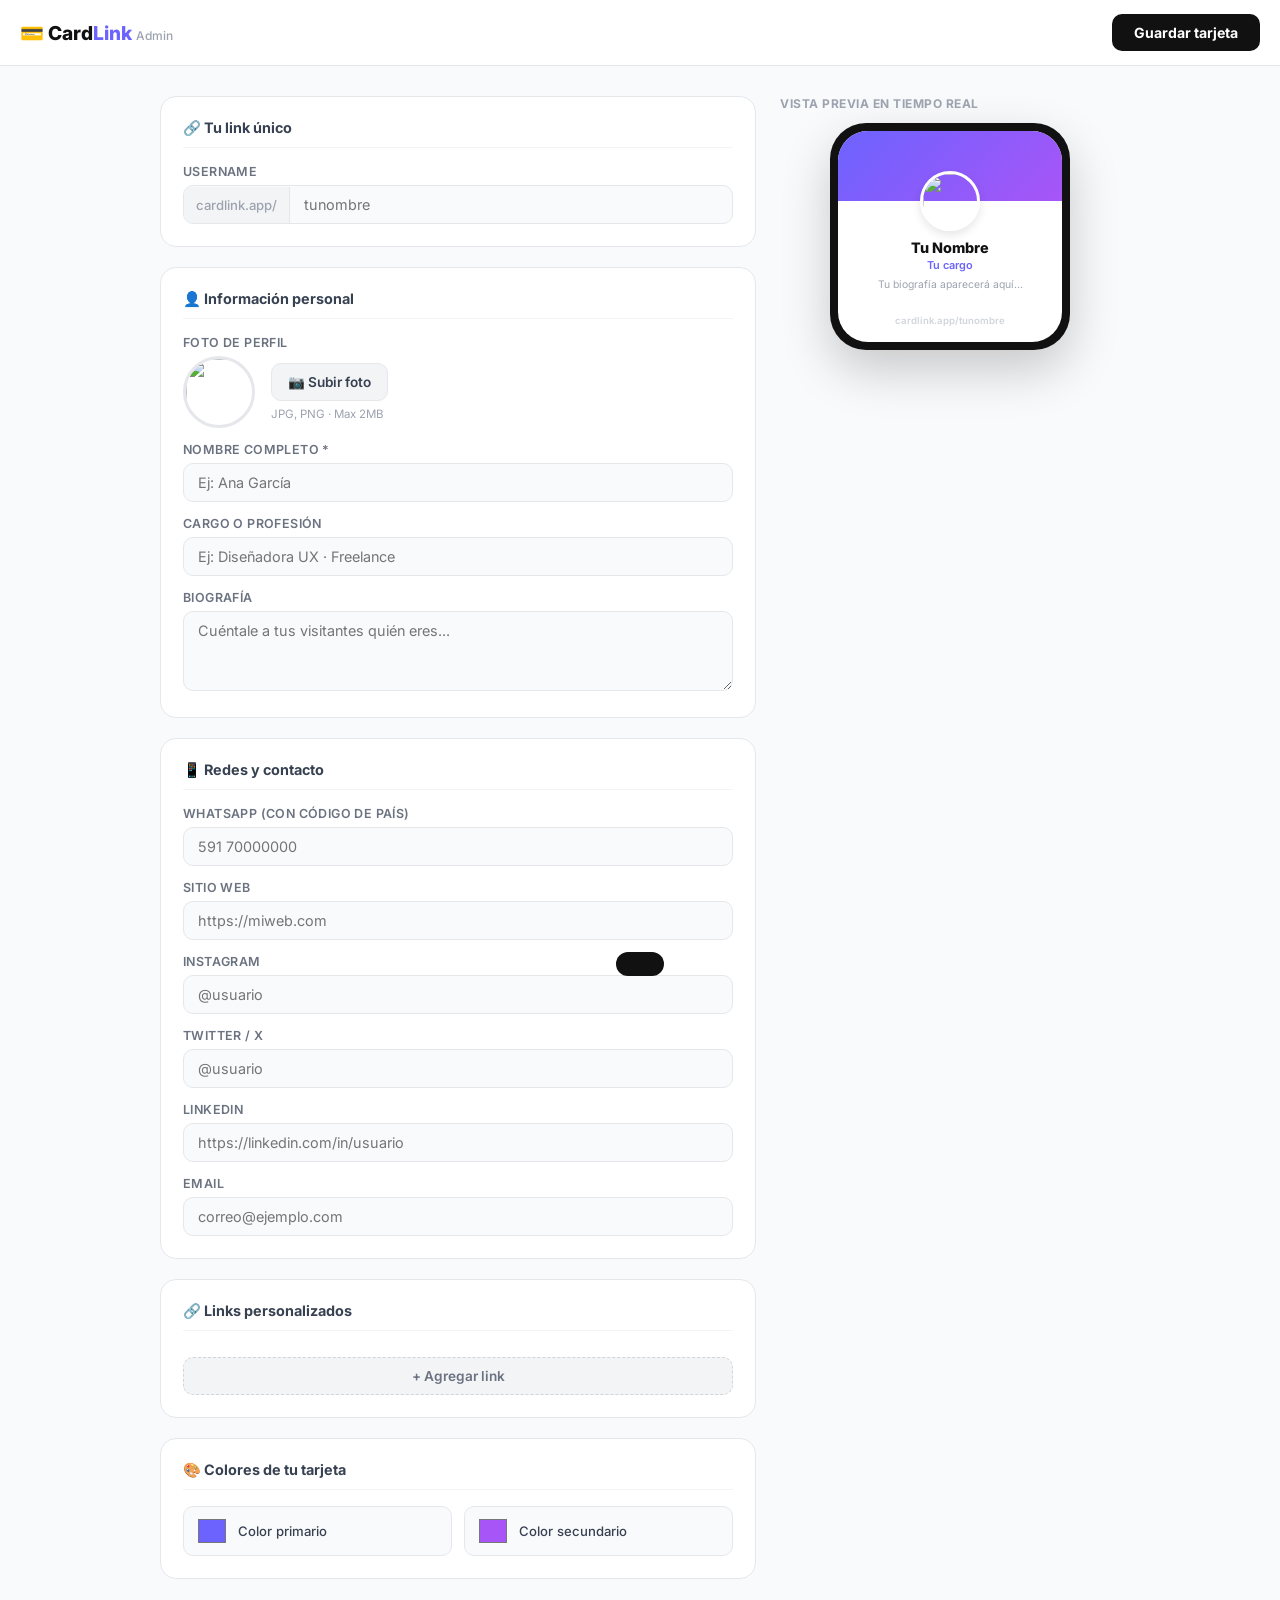
==== admin/index.html @ 1cb4f35f "primer commit" ====
<!DOCTYPE html>
<html lang="es">
<head>
  <meta charset="UTF-8"/>
  <meta name="viewport" content="width=device-width, initial-scale=1.0"/>
  <title>CardLink - Panel Admin</title>
  <link href="https://fonts.googleapis.com/css2?family=Inter:wght@400;500;600;700;800&display=swap" rel="stylesheet"/>
  <style>
    *, *::before, *::after { margin: 0; padding: 0; box-sizing: border-box; }

    body {
      font-family: 'Inter', sans-serif;
      background: #f9fafb;
      color: #111;
      min-height: 100vh;
    }

    header {
      background: #fff;
      border-bottom: 1px solid #e5e7eb;
      padding: 14px 20px;
      display: flex;
      justify-content: space-between;
      align-items: center;
      position: sticky;
      top: 0;
      z-index: 10;
    }

    .logo { font-size: 1.2rem; font-weight: 800; }
    .logo span { color: #6c63ff; }

    .save-btn {
      background: #111;
      color: #fff;
      border: none;
      padding: 10px 22px;
      border-radius: 10px;
      font-weight: 700;
      font-size: 0.88rem;
      cursor: pointer;
      font-family: 'Inter', sans-serif;
      transition: opacity 0.2s;
    }

    .save-btn:hover { opacity: 0.8; }
    .save-btn:disabled { opacity: 0.5; cursor: not-allowed; }

    .container {
      max-width: 1000px;
      margin: 0 auto;
      padding: 30px 20px;
      display: grid;
      grid-template-columns: 1fr 340px;
      gap: 24px;
    }

    @media (max-width: 768px) {
      .container { grid-template-columns: 1fr; }
      .preview-col { order: -1; }
    }

    /* FORM */
    .form-col { display: flex; flex-direction: column; gap: 20px; }

    .card-section {
      background: #fff;
      border: 1.5px solid #e5e7eb;
      border-radius: 16px;
      padding: 22px;
    }

    .card-section h3 {
      font-size: 0.9rem;
      font-weight: 700;
      color: #374151;
      margin-bottom: 16px;
      padding-bottom: 10px;
      border-bottom: 1px solid #f3f4f6;
    }

    .field { margin-bottom: 14px; }
    .field:last-child { margin-bottom: 0; }

    label {
      display: block;
      font-size: 0.78rem;
      font-weight: 600;
      color: #6b7280;
      margin-bottom: 6px;
      text-transform: uppercase;
      letter-spacing: 0.4px;
    }

    input[type="text"],
    input[type="tel"],
    input[type="url"],
    input[type="email"],
    textarea {
      width: 100%;
      padding: 10px 14px;
      border: 1.5px solid #e5e7eb;
      border-radius: 10px;
      font-size: 0.9rem;
      font-family: 'Inter', sans-serif;
      color: #111;
      background: #f9fafb;
      outline: none;
      transition: border-color 0.2s;
    }

    input:focus, textarea:focus {
      border-color: #6c63ff;
      background: #fff;
    }

    textarea { resize: vertical; min-height: 80px; }

    .color-row {
      display: grid;
      grid-template-columns: 1fr 1fr;
      gap: 12px;
    }

    .color-field {
      display: flex;
      align-items: center;
      gap: 10px;
      padding: 8px 12px;
      border: 1.5px solid #e5e7eb;
      border-radius: 10px;
      background: #f9fafb;
      cursor: pointer;
    }

    input[type="color"] {
      width: 32px;
      height: 32px;
      border: none;
      border-radius: 8px;
      cursor: pointer;
      padding: 0;
      background: none;
    }

    .color-label { font-size: 0.82rem; font-weight: 500; color: #374151; }

    /* LINKS */
    .links-list { display: flex; flex-direction: column; gap: 10px; }

    .link-item {
      display: flex;
      gap: 8px;
      align-items: center;
    }

    .link-item input { flex: 1; }

    .remove-link {
      width: 34px;
      height: 34px;
      min-width: 34px;
      background: #fee2e2;
      border: none;
      border-radius: 8px;
      color: #dc2626;
      font-size: 1rem;
      cursor: pointer;
      display: flex;
      align-items: center;
      justify-content: center;
    }

    .add-link-btn {
      margin-top: 10px;
      background: #f3f4f6;
      border: 1.5px dashed #d1d5db;
      border-radius: 10px;
      padding: 10px;
      width: 100%;
      font-size: 0.85rem;
      font-weight: 600;
      color: #6b7280;
      cursor: pointer;
      font-family: 'Inter', sans-serif;
      transition: background 0.2s;
    }

    .add-link-btn:hover { background: #e5e7eb; }

    /* AVATAR */
    .avatar-upload {
      display: flex;
      align-items: center;
      gap: 16px;
      flex-wrap: wrap;
    }

    .avatar-preview {
      width: 72px;
      height: 72px;
      border-radius: 50%;
      object-fit: cover;
      border: 3px solid #e5e7eb;
    }

    .upload-btn {
      background: #f3f4f6;
      border: 1.5px solid #e5e7eb;
      border-radius: 10px;
      padding: 10px 16px;
      font-size: 0.85rem;
      font-weight: 600;
      cursor: pointer;
      font-family: 'Inter', sans-serif;
      color: #374151;
      transition: background 0.2s;
    }

    .upload-btn:hover { background: #e5e7eb; }

    /* USERNAME */
    .username-wrap {
      display: flex;
      align-items: center;
      border: 1.5px solid #e5e7eb;
      border-radius: 10px;
      overflow: hidden;
      background: #f9fafb;
    }

    .username-prefix {
      padding: 10px 12px;
      background: #f3f4f6;
      font-size: 0.82rem;
      color: #9ca3af;
      font-weight: 500;
      white-space: nowrap;
      border-right: 1.5px solid #e5e7eb;
    }

    .username-wrap input {
      border: none;
      border-radius: 0;
      background: transparent;
      flex: 1;
    }

    .username-wrap input:focus { border: none; box-shadow: none; }

    /* TOAST */
    .toast {
      position: fixed;
      bottom: 24px;
      left: 50%;
      transform: translateX(-50%) translateY(100px);
      background: #111;
      color: #fff;
      padding: 12px 24px;
      border-radius: 12px;
      font-size: 0.88rem;
      font-weight: 600;
      transition: transform 0.3s;
      z-index: 999;
    }

    .toast.show { transform: translateX(-50%) translateY(0); }
    .toast.success { background: #16a34a; }
    .toast.error { background: #dc2626; }

    /* PREVIEW */
    .preview-col { position: sticky; top: 80px; height: fit-content; }

    .preview-label {
      font-size: 0.75rem;
      font-weight: 700;
      color: #9ca3af;
      text-transform: uppercase;
      letter-spacing: 0.5px;
      margin-bottom: 12px;
    }

    .phone-frame {
      width: 240px;
      background: #111;
      border-radius: 36px;
      padding: 8px;
      margin: 0 auto;
      box-shadow: 0 20px 50px rgba(0,0,0,0.2);
    }

    .phone-screen {
      background: #fff;
      border-radius: 30px;
      overflow: hidden;
    }

    .prev-cover {
      height: 70px;
      transition: background 0.3s;
    }

    .prev-body {
      padding: 0 14px 16px;
      text-align: center;
    }

    .prev-avatar {
      width: 60px;
      height: 60px;
      border-radius: 50%;
      border: 3px solid #fff;
      margin-top: -30px;
      margin-bottom: 8px;
      object-fit: cover;
      box-shadow: 0 4px 10px rgba(0,0,0,0.1);
    }

    .prev-name { font-size: 0.9rem; font-weight: 800; color: #111; margin-bottom: 2px; }
    .prev-role { font-size: 0.68rem; font-weight: 600; margin-bottom: 6px; }
    .prev-bio { font-size: 0.65rem; color: #9ca3af; line-height: 1.4; margin-bottom: 12px; }

    .prev-links { display: flex; flex-direction: column; gap: 6px; }

    .prev-link {
      padding: 8px;
      border-radius: 8px;
      font-size: 0.7rem;
      font-weight: 700;
      color: #fff;
      text-align: center;
    }

    .prev-link.wa { background: #25d366; }
    .prev-link.web { background: #6c63ff; }
    .prev-link.ig { background: linear-gradient(135deg, #f09433, #dc2743); }
    .prev-link.em { background: #374151; }

    .prev-url {
      margin-top: 10px;
      font-size: 0.6rem;
      color: #d1d5db;
      text-align: center;
      font-weight: 600;
    }

    .url-box {
      margin-top: 14px;
      background: #f3f4f6;
      border-radius: 12px;
      padding: 12px 14px;
      font-size: 0.78rem;
      color: #6b7280;
      word-break: break-all;
      text-align: center;
    }

    .url-box strong { display: block; color: #111; font-size: 0.82rem; margin-bottom: 4px; }
  </style>
</head>
<body>

<header>
  <div class="logo">💳 Card<span>Link</span> <span style="font-size:0.75rem; color:#9ca3af; font-weight:500">Admin</span></div>
  <button class="save-btn" id="saveBtn">Guardar tarjeta</button>
</header>

<div class="container">

  <!-- FORMULARIO -->
  <div class="form-col">

    <!-- USERNAME -->
    <div class="card-section">
      <h3>🔗 Tu link único</h3>
      <div class="field">
        <label>Username</label>
        <div class="username-wrap">
          <span class="username-prefix">cardlink.app/</span>
          <input type="text" id="username" placeholder="tunombre" maxlength="30"/>
        </div>
      </div>
    </div>

    <!-- PERFIL -->
    <div class="card-section">
      <h3>👤 Información personal</h3>

      <div class="field">
        <label>Foto de perfil</label>
        <div class="avatar-upload">
          <img id="avatarPreview" src="https://ui-avatars.com/api/?name=Tu+Nombre&background=6c63ff&color=fff&size=120" class="avatar-preview"/>
          <div>
            <button class="upload-btn" onclick="document.getElementById('avatarFile').click()">📷 Subir foto</button>
            <input type="file" id="avatarFile" accept="image/*" style="display:none"/>
            <p style="font-size:0.72rem; color:#9ca3af; margin-top:6px;">JPG, PNG · Max 2MB</p>
          </div>
        </div>
      </div>

      <div class="field">
        <label>Nombre completo *</label>
        <input type="text" id="name" placeholder="Ej: Ana García"/>
      </div>

      <div class="field">
        <label>Cargo o profesión</label>
        <input type="text" id="role" placeholder="Ej: Diseñadora UX · Freelance"/>
      </div>

      <div class="field">
        <label>Biografía</label>
        <textarea id="bio" placeholder="Cuéntale a tus visitantes quién eres..."></textarea>
      </div>
    </div>

    <!-- CONTACTO -->
    <div class="card-section">
      <h3>📱 Redes y contacto</h3>

      <div class="field">
        <label>WhatsApp (con código de país)</label>
        <input type="tel" id="whatsapp" placeholder="591 70000000"/>
      </div>

      <div class="field">
        <label>Sitio web</label>
        <input type="url" id="website" placeholder="https://miweb.com"/>
      </div>

      <div class="field">
        <label>Instagram</label>
        <input type="text" id="instagram" placeholder="@usuario"/>
      </div>

      <div class="field">
        <label>Twitter / X</label>
        <input type="text" id="twitter" placeholder="@usuario"/>
      </div>

      <div class="field">
        <label>LinkedIn</label>
        <input type="url" id="linkedin" placeholder="https://linkedin.com/in/usuario"/>
      </div>

      <div class="field">
        <label>Email</label>
        <input type="email" id="email" placeholder="correo@ejemplo.com"/>
      </div>
    </div>

    <!-- LINKS PERSONALIZADOS -->
    <div class="card-section">
      <h3>🔗 Links personalizados</h3>
      <div class="links-list" id="linksList"></div>
      <button class="add-link-btn" id="addLinkBtn">+ Agregar link</button>
    </div>

    <!-- COLORES -->
    <div class="card-section">
      <h3>🎨 Colores de tu tarjeta</h3>
      <div class="color-row">
        <div class="color-field">
          <input type="color" id="primaryColor" value="#6c63ff"/>
          <span class="color-label">Color primario</span>
        </div>
        <div class="color-field">
          <input type="color" id="secondaryColor" value="#a855f7"/>
          <span class="color-label">Color secundario</span>
        </div>
      </div>
    </div>

  </div>

  <!-- PREVIEW -->
  <div class="preview-col">
    <div class="preview-label">Vista previa en tiempo real</div>
    <div class="phone-frame">
      <div class="phone-screen">
        <div class="prev-cover" id="prevCover"></div>
        <div class="prev-body">
          <img id="prevAvatar" src="https://ui-avatars.com/api/?name=Tu+Nombre&background=6c63ff&color=fff&size=120" class="prev-avatar"/>
          <div class="prev-name" id="prevName">Tu Nombre</div>
          <div class="prev-role" id="prevRole" style="color:#6c63ff">Tu cargo</div>
          <div class="prev-bio" id="prevBio">Tu biografía aparecerá aquí...</div>
          <div class="prev-links">
            <div class="prev-link wa" id="prevWa" style="display:none">💬 WhatsApp</div>
            <div class="prev-link web" id="prevWeb" style="display:none">🌐 Sitio web</div>
            <div class="prev-link ig" id="prevIg" style="display:none">📸 Instagram</div>
            <div class="prev-link em" id="prevEm" style="display:none">📧 Email</div>
          </div>
          <div class="prev-url" id="prevUrl">cardlink.app/tunombre</div>
        </div>
      </div>
    </div>
    <div class="url-box" id="urlBox" style="display:none">
      <strong>🎉 Tu link público</strong>
      <span id="publicUrl"></span>
    </div>
  </div>

</div>

<div class="toast" id="toast"></div>

<script>
  const SUPABASE_URL = 'https://lycezxiivraellfvbcch.supabase.co';
  const SUPABASE_KEY = 'sb_publishable_93XsNvW9wr4tUH2hzdVZFw_SjApm6iV';

  // Preview en tiempo real
  document.getElementById('name').addEventListener('input', e => {
    document.getElementById('prevName').textContent = e.target.value || 'Tu Nombre';
  });

  document.getElementById('role').addEventListener('input', e => {
    document.getElementById('prevRole').textContent = e.target.value || 'Tu cargo';
  });

  document.getElementById('bio').addEventListener('input', e => {
    document.getElementById('prevBio').textContent = e.target.value || 'Tu biografía aparecerá aquí...';
  });

  document.getElementById('whatsapp').addEventListener('input', e => {
    document.getElementById('prevWa').style.display = e.target.value ? 'block' : 'none';
  });

  document.getElementById('website').addEventListener('input', e => {
    document.getElementById('prevWeb').style.display = e.target.value ? 'block' : 'none';
  });

  document.getElementById('instagram').addEventListener('input', e => {
    document.getElementById('prevIg').style.display = e.target.value ? 'block' : 'none';
  });

  document.getElementById('email').addEventListener('input', e => {
    document.getElementById('prevEm').style.display = e.target.value ? 'block' : 'none';
  });

  document.getElementById('username').addEventListener('input', e => {
    const val = e.target.value || 'tunombre';
    document.getElementById('prevUrl').textContent = 'cardlink.app/' + val;
  });

  // Colores
  function updateColors() {
    const p = document.getElementById('primaryColor').value;
    const s = document.getElementById('secondaryColor').value;
    document.getElementById('prevCover').style.background = `linear-gradient(135deg, ${p}, ${s})`;
    document.getElementById('prevRole').style.color = p;
  }

  document.getElementById('primaryColor').addEventListener('input', updateColors);
  document.getElementById('secondaryColor').addEventListener('input', updateColors);
  updateColors();

  // Avatar preview
  document.getElementById('avatarFile').addEventListener('change', e => {
    const file = e.target.files[0];
    if (!file) return;
    const reader = new FileReader();
    reader.onload = ev => {
      document.getElementById('avatarPreview').src = ev.target.result;
      document.getElementById('prevAvatar').src = ev.target.result;
    };
    reader.readAsDataURL(file);
  });

  // Links personalizados
  let customLinks = [];

  document.getElementById('addLinkBtn').addEventListener('click', () => {
    const id = Date.now();
    customLinks.push({ id, label: '', url: '' });
    renderLinks();
  });

  function renderLinks() {
    const list = document.getElementById('linksList');
    list.innerHTML = customLinks.map(link => `
      <div class="link-item">
        <input type="text" placeholder="Nombre del link" value="${link.label}"
          oninput="updateLink(${link.id}, 'label', this.value)"/>
        <input type="url" placeholder="https://..." value="${link.url}"
          oninput="updateLink(${link.id}, 'url', this.value)"/>
        <button class="remove-link" onclick="removeLink(${link.id})">✕</button>
      </div>
    `).join('');
  }

  function updateLink(id, field, value) {
    const link = customLinks.find(l => l.id === id);
    if (link) link[field] = value;
  }

  function removeLink(id) {
    customLinks = customLinks.filter(l => l.id !== id);
    renderLinks();
  }

  // Toast
  function showToast(msg, type = '') {
    const t = document.getElementById('toast');
    t.textContent = msg;
    t.className = `toast ${type} show`;
    setTimeout(() => t.className = 'toast', 3000);
  }

  // Guardar
  document.getElementById('saveBtn').addEventListener('click', async () => {
    const username = document.getElementById('username').value.trim().toLowerCase();
    const name = document.getElementById('name').value.trim();

    if (!username) return showToast('⚠️ Escribe tu username', 'error');
    if (!name) return showToast('⚠️ Escribe tu nombre', 'error');
    if (!/^[a-z0-9_-]+$/.test(username)) return showToast('⚠️ Username solo letras, números y guiones', 'error');

    const btn = document.getElementById('saveBtn');
    btn.disabled = true;
    btn.textContent = 'Guardando...';

    const data = {
      username,
      name,
      role: document.getElementById('role').value.trim(),
      bio: document.getElementById('bio').value.trim(),
      whatsapp: document.getElementById('whatsapp').value.trim(),
      website: document.getElementById('website').value.trim(),
      instagram: document.getElementById('instagram').value.trim(),
      twitter: document.getElementById('twitter').value.trim(),
      linkedin: document.getElementById('linkedin').value.trim(),
      email: document.getElementById('email').value.trim(),
      custom_links: customLinks,
      primary_color: document.getElementById('primaryColor').value,
      secondary_color: document.getElementById('secondaryColor').value,
      avatar_url: document.getElementById('avatarPreview').src,
    };

    try {
      const res = await fetch(`${SUPABASE_URL}/rest/v1/cards`, {
        method: 'POST',
        headers: {
          'Content-Type': 'application/json',
          'apikey': SUPABASE_KEY,
          'Authorization': `Bearer ${SUPABASE_KEY}`,
          'Prefer': 'resolution=merge-duplicates'
        },
        body: JSON.stringify(data)
      });

      if (!res.ok) throw new Error('Error al guardar');

      const url = `${window.location.origin}/card/${username}`;
      document.getElementById('urlBox').style.display = 'block';
      document.getElementById('publicUrl').textContent = url;
      showToast('✅ Tarjeta guardada exitosamente', 'success');

    } catch (err) {
      showToast('❌ Error: ' + err.message, 'error');
    }

    btn.disabled = false;
    btn.textContent = 'Guardar tarjeta';
  });
</script>

</body>
</html>
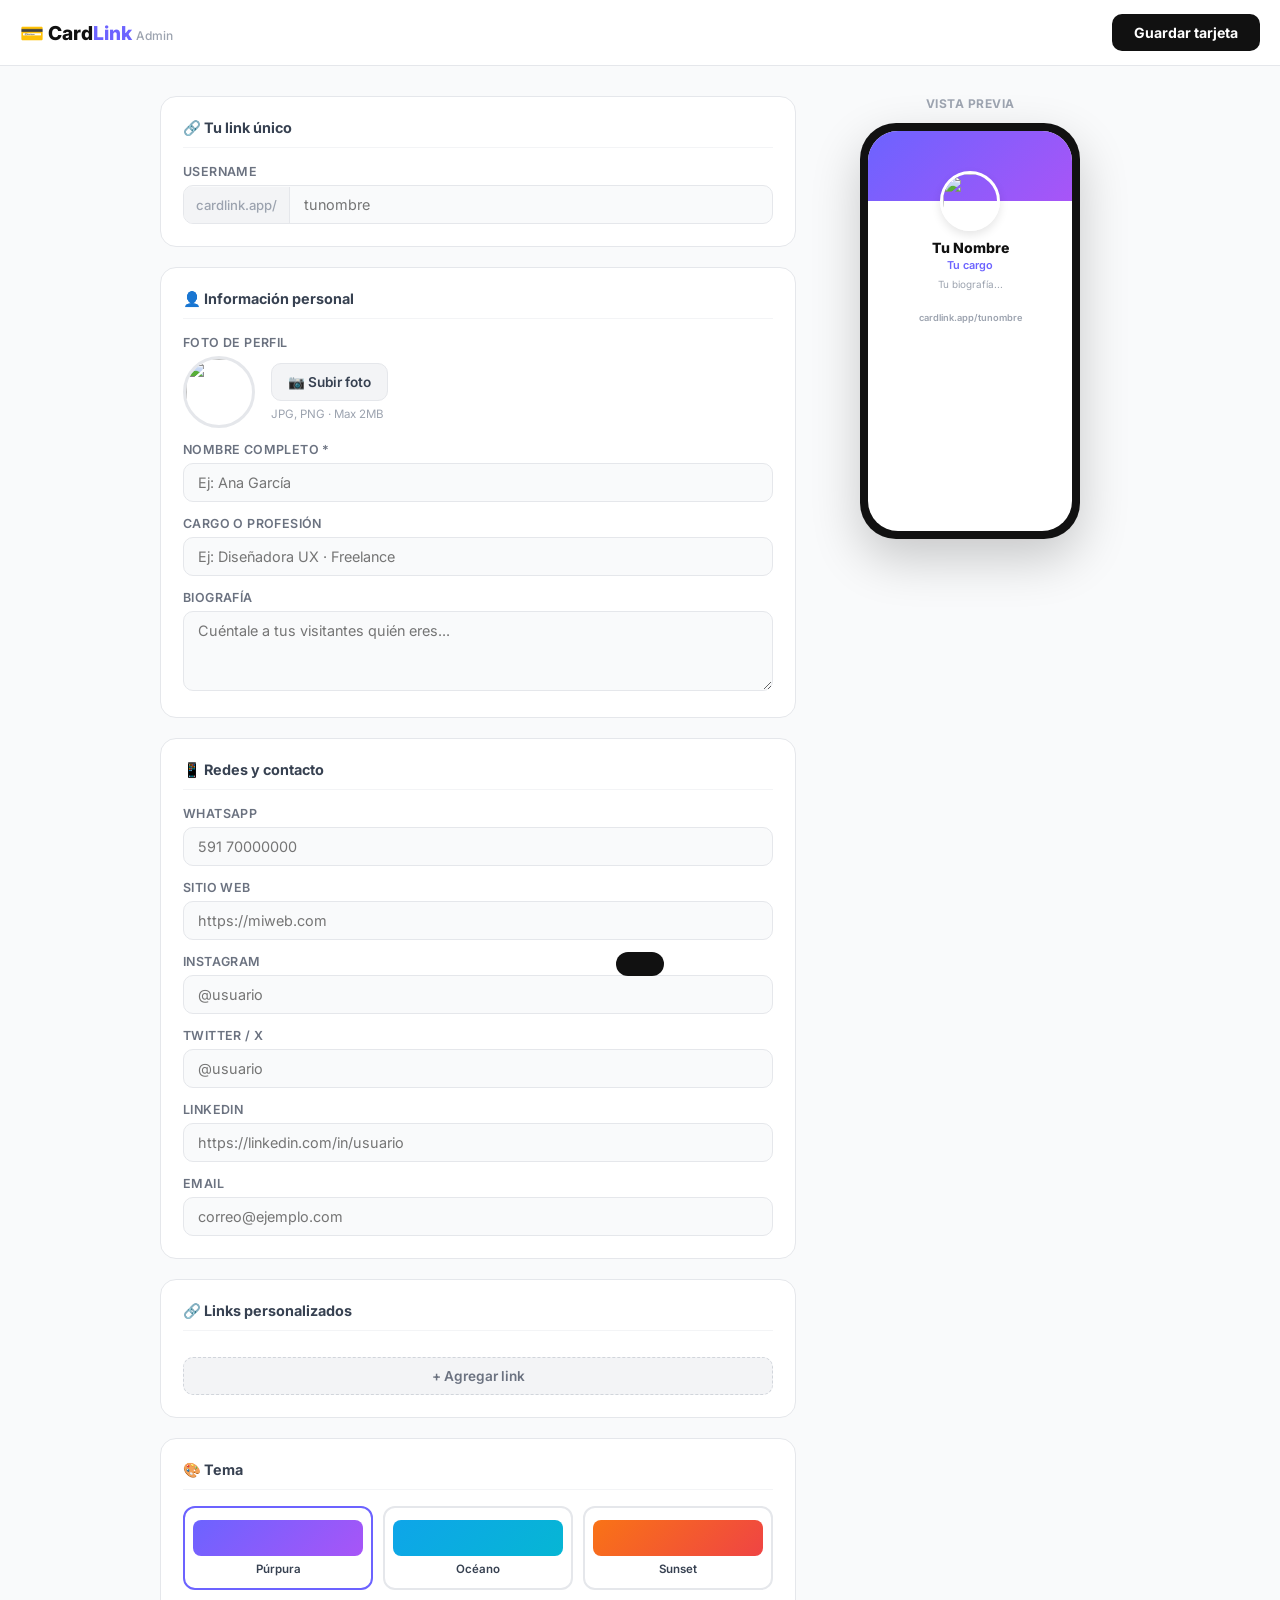
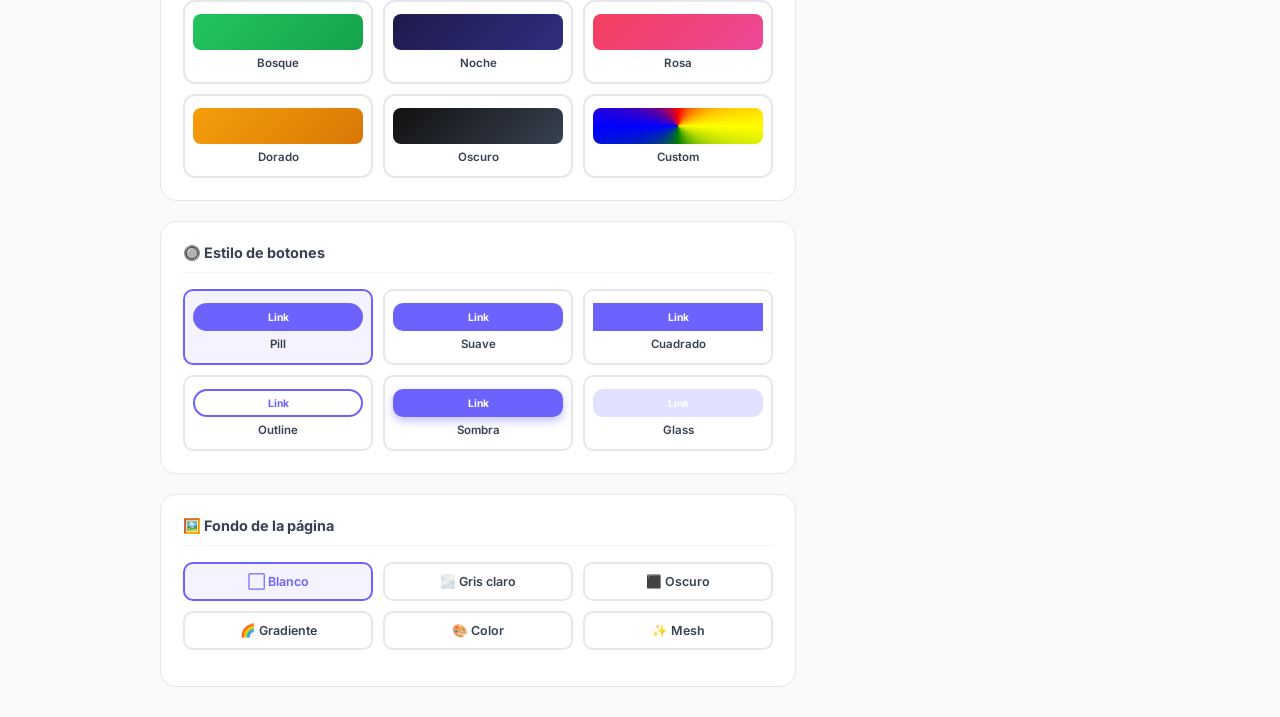
==== commit 092c1b05: "cambios admin" ====
--- a/admin/index.html
+++ b/admin/index.html
@@ -51,7 +51,7 @@
       margin: 0 auto;
       padding: 30px 20px;
       display: grid;
-      grid-template-columns: 1fr 340px;
+      grid-template-columns: 1fr 300px;
       gap: 24px;
     }
 
@@ -60,7 +60,6 @@
       .preview-col { order: -1; }
     }
 
-    /* FORM */
     .form-col { display: flex; flex-direction: column; gap: 20px; }
 
     .card-section {
@@ -116,6 +115,96 @@
 
     textarea { resize: vertical; min-height: 80px; }
 
+    /* THEMES */
+    .themes-grid {
+      display: grid;
+      grid-template-columns: repeat(3, 1fr);
+      gap: 10px;
+    }
+
+    .theme-card {
+      border: 2px solid #e5e7eb;
+      border-radius: 12px;
+      padding: 12px 8px;
+      text-align: center;
+      cursor: pointer;
+      transition: border-color 0.2s, transform 0.2s;
+    }
+
+    .theme-card:hover { transform: translateY(-2px); }
+    .theme-card.active { border-color: #6c63ff; }
+
+    .theme-preview {
+      height: 36px;
+      border-radius: 8px;
+      margin-bottom: 6px;
+    }
+
+    .theme-name {
+      font-size: 0.72rem;
+      font-weight: 600;
+      color: #374151;
+    }
+
+    /* BUTTON STYLES */
+    .btn-styles {
+      display: grid;
+      grid-template-columns: repeat(3, 1fr);
+      gap: 10px;
+    }
+
+    .btn-style-opt {
+      border: 2px solid #e5e7eb;
+      border-radius: 10px;
+      padding: 12px 8px;
+      text-align: center;
+      cursor: pointer;
+      transition: border-color 0.2s;
+    }
+
+    .btn-style-opt.active { border-color: #6c63ff; background: #f5f3ff; }
+
+    .btn-preview {
+      height: 28px;
+      background: #6c63ff;
+      margin-bottom: 6px;
+      display: flex;
+      align-items: center;
+      justify-content: center;
+      font-size: 0.65rem;
+      color: #fff;
+      font-weight: 700;
+    }
+
+    .btn-style-name {
+      font-size: 0.72rem;
+      font-weight: 600;
+      color: #374151;
+    }
+
+    /* BG TYPE */
+    .bg-options {
+      display: grid;
+      grid-template-columns: repeat(3, 1fr);
+      gap: 10px;
+      margin-bottom: 14px;
+    }
+
+    .bg-opt {
+      border: 2px solid #e5e7eb;
+      border-radius: 10px;
+      padding: 10px;
+      text-align: center;
+      cursor: pointer;
+      font-size: 0.78rem;
+      font-weight: 600;
+      color: #374151;
+      transition: border-color 0.2s;
+    }
+
+    .bg-opt.active { border-color: #6c63ff; background: #f5f3ff; color: #6c63ff; }
+
+    /* COLORS */
     .color-row {
       display: grid;
       grid-template-columns: 1fr 1fr;
@@ -148,12 +237,7 @@
     /* LINKS */
     .links-list { display: flex; flex-direction: column; gap: 10px; }
 
-    .link-item {
-      display: flex;
-      gap: 8px;
-      align-items: center;
-    }
-
+    .link-item { display: flex; gap: 8px; align-items: center; }
     .link-item input { flex: 1; }
 
     .remove-link {
@@ -166,9 +250,6 @@
       color: #dc2626;
       font-size: 1rem;
       cursor: pointer;
-      display: flex;
-      align-items: center;
-      justify-content: center;
     }
 
     .add-link-btn {
@@ -183,18 +264,10 @@
       color: #6b7280;
       cursor: pointer;
       font-family: 'Inter', sans-serif;
-      transition: background 0.2s;
-    }
-
-    .add-link-btn:hover { background: #e5e7eb; }
+    }
 
     /* AVATAR */
-    .avatar-upload {
-      display: flex;
-      align-items: center;
-      gap: 16px;
-      flex-wrap: wrap;
-    }
+    .avatar-upload { display: flex; align-items: center; gap: 16px; flex-wrap: wrap; }
 
     .avatar-preview {
       width: 72px;
@@ -214,10 +287,7 @@
       cursor: pointer;
       font-family: 'Inter', sans-serif;
       color: #374151;
-      transition: background 0.2s;
-    }
-
-    .upload-btn:hover { background: #e5e7eb; }
+    }
 
     /* USERNAME */
     .username-wrap {
@@ -245,8 +315,6 @@
       background: transparent;
       flex: 1;
     }
-
-    .username-wrap input:focus { border: none; box-shadow: none; }
 
     /* TOAST */
     .toast {
@@ -262,6 +330,7 @@
       font-weight: 600;
       transition: transform 0.3s;
       z-index: 999;
+      white-space: nowrap;
     }
 
     .toast.show { transform: translateX(-50%) translateY(0); }
@@ -278,10 +347,11 @@
       text-transform: uppercase;
       letter-spacing: 0.5px;
       margin-bottom: 12px;
+      text-align: center;
     }
 
     .phone-frame {
-      width: 240px;
+      width: 220px;
       background: #111;
       border-radius: 36px;
       padding: 8px;
@@ -290,20 +360,14 @@
     }
 
     .phone-screen {
-      background: #fff;
       border-radius: 30px;
       overflow: hidden;
-    }
-
-    .prev-cover {
-      height: 70px;
-      transition: background 0.3s;
-    }
-
-    .prev-body {
-      padding: 0 14px 16px;
-      text-align: center;
-    }
+      min-height: 400px;
+    }
+
+    .prev-cover { height: 70px; transition: background 0.3s; }
+
+    .prev-body { padding: 0 12px 16px; text-align: center; }
 
     .prev-avatar {
       width: 60px;
@@ -316,31 +380,29 @@
       box-shadow: 0 4px 10px rgba(0,0,0,0.1);
     }
 
-    .prev-name { font-size: 0.9rem; font-weight: 800; color: #111; margin-bottom: 2px; }
+    .prev-name { font-size: 0.88rem; font-weight: 800; color: #111; margin-bottom: 2px; }
     .prev-role { font-size: 0.68rem; font-weight: 600; margin-bottom: 6px; }
-    .prev-bio { font-size: 0.65rem; color: #9ca3af; line-height: 1.4; margin-bottom: 12px; }
+    .prev-bio { font-size: 0.62rem; color: #9ca3af; line-height: 1.4; margin-bottom: 10px; }
 
     .prev-links { display: flex; flex-direction: column; gap: 6px; }
 
     .prev-link {
       padding: 8px;
-      border-radius: 8px;
-      font-size: 0.7rem;
+      font-size: 0.68rem;
       font-weight: 700;
       color: #fff;
       text-align: center;
+      transition: all 0.3s;
     }
 
     .prev-link.wa { background: #25d366; }
-    .prev-link.web { background: #6c63ff; }
     .prev-link.ig { background: linear-gradient(135deg, #f09433, #dc2743); }
     .prev-link.em { background: #374151; }
 
     .prev-url {
       margin-top: 10px;
-      font-size: 0.6rem;
-      color: #d1d5db;
-      text-align: center;
+      font-size: 0.58rem;
+      color: #9ca3af;
       font-weight: 600;
     }
 
@@ -348,14 +410,14 @@
       margin-top: 14px;
       background: #f3f4f6;
       border-radius: 12px;
-      padding: 12px 14px;
-      font-size: 0.78rem;
+      padding: 12px;
+      font-size: 0.75rem;
       color: #6b7280;
       word-break: break-all;
       text-align: center;
     }
 
-    .url-box strong { display: block; color: #111; font-size: 0.82rem; margin-bottom: 4px; }
+    .url-box strong { display: block; color: #111; font-size: 0.8rem; margin-bottom: 4px; }
   </style>
 </head>
 <body>
@@ -366,8 +428,6 @@
 </header>
 
 <div class="container">
-
-  <!-- FORMULARIO -->
   <div class="form-col">
 
     <!-- USERNAME -->
@@ -385,7 +445,6 @@
     <!-- PERFIL -->
     <div class="card-section">
       <h3>👤 Información personal</h3>
-
       <div class="field">
         <label>Foto de perfil</label>
         <div class="avatar-upload">
@@ -397,17 +456,14 @@
           </div>
         </div>
       </div>
-
       <div class="field">
         <label>Nombre completo *</label>
         <input type="text" id="name" placeholder="Ej: Ana García"/>
       </div>
-
       <div class="field">
         <label>Cargo o profesión</label>
         <input type="text" id="role" placeholder="Ej: Diseñadora UX · Freelance"/>
       </div>
-
       <div class="field">
         <label>Biografía</label>
         <textarea id="bio" placeholder="Cuéntale a tus visitantes quién eres..."></textarea>
@@ -417,32 +473,26 @@
     <!-- CONTACTO -->
     <div class="card-section">
       <h3>📱 Redes y contacto</h3>
-
-      <div class="field">
-        <label>WhatsApp (con código de país)</label>
+      <div class="field">
+        <label>WhatsApp</label>
         <input type="tel" id="whatsapp" placeholder="591 70000000"/>
       </div>
-
       <div class="field">
         <label>Sitio web</label>
         <input type="url" id="website" placeholder="https://miweb.com"/>
       </div>
-
       <div class="field">
         <label>Instagram</label>
         <input type="text" id="instagram" placeholder="@usuario"/>
       </div>
-
       <div class="field">
         <label>Twitter / X</label>
         <input type="text" id="twitter" placeholder="@usuario"/>
       </div>
-
       <div class="field">
         <label>LinkedIn</label>
         <input type="url" id="linkedin" placeholder="https://linkedin.com/in/usuario"/>
       </div>
-
       <div class="field">
         <label>Email</label>
         <input type="email" id="email" placeholder="correo@ejemplo.com"/>
@@ -456,17 +506,109 @@
       <button class="add-link-btn" id="addLinkBtn">+ Agregar link</button>
     </div>
 
-    <!-- COLORES -->
+    <!-- TEMAS -->
     <div class="card-section">
-      <h3>🎨 Colores de tu tarjeta</h3>
-      <div class="color-row">
+      <h3>🎨 Tema</h3>
+      <div class="themes-grid" id="themesGrid">
+        <div class="theme-card active" data-theme="default" onclick="selectTheme(this)">
+          <div class="theme-preview" style="background: linear-gradient(135deg, #6c63ff, #a855f7)"></div>
+          <div class="theme-name">Púrpura</div>
+        </div>
+        <div class="theme-card" data-theme="ocean" onclick="selectTheme(this)">
+          <div class="theme-preview" style="background: linear-gradient(135deg, #0ea5e9, #06b6d4)"></div>
+          <div class="theme-name">Océano</div>
+        </div>
+        <div class="theme-card" data-theme="sunset" onclick="selectTheme(this)">
+          <div class="theme-preview" style="background: linear-gradient(135deg, #f97316, #ef4444)"></div>
+          <div class="theme-name">Sunset</div>
+        </div>
+        <div class="theme-card" data-theme="forest" onclick="selectTheme(this)">
+          <div class="theme-preview" style="background: linear-gradient(135deg, #22c55e, #16a34a)"></div>
+          <div class="theme-name">Bosque</div>
+        </div>
+        <div class="theme-card" data-theme="night" onclick="selectTheme(this)">
+          <div class="theme-preview" style="background: linear-gradient(135deg, #1e1b4b, #312e81)"></div>
+          <div class="theme-name">Noche</div>
+        </div>
+        <div class="theme-card" data-theme="rose" onclick="selectTheme(this)">
+          <div class="theme-preview" style="background: linear-gradient(135deg, #f43f5e, #ec4899)"></div>
+          <div class="theme-name">Rosa</div>
+        </div>
+        <div class="theme-card" data-theme="gold" onclick="selectTheme(this)">
+          <div class="theme-preview" style="background: linear-gradient(135deg, #f59e0b, #d97706)"></div>
+          <div class="theme-name">Dorado</div>
+        </div>
+        <div class="theme-card" data-theme="dark" onclick="selectTheme(this)">
+          <div class="theme-preview" style="background: linear-gradient(135deg, #111, #374151)"></div>
+          <div class="theme-name">Oscuro</div>
+        </div>
+        <div class="theme-card" data-theme="custom" onclick="selectTheme(this)">
+          <div class="theme-preview" style="background: conic-gradient(red, yellow, green, blue, red)"></div>
+          <div class="theme-name">Custom</div>
+        </div>
+      </div>
+
+      <!-- Custom colors -->
+      <div id="customColors" style="display:none; margin-top:14px;">
+        <div class="color-row">
+          <div class="color-field">
+            <input type="color" id="primaryColor" value="#6c63ff"/>
+            <span class="color-label">Color 1</span>
+          </div>
+          <div class="color-field">
+            <input type="color" id="secondaryColor" value="#a855f7"/>
+            <span class="color-label">Color 2</span>
+          </div>
+        </div>
+      </div>
+    </div>
+
+    <!-- ESTILO DE BOTONES -->
+    <div class="card-section">
+      <h3>🔘 Estilo de botones</h3>
+      <div class="btn-styles">
+        <div class="btn-style-opt active" data-style="rounded" onclick="selectBtnStyle(this)">
+          <div class="btn-preview" style="border-radius: 50px">Link</div>
+          <div class="btn-style-name">Pill</div>
+        </div>
+        <div class="btn-style-opt" data-style="soft" onclick="selectBtnStyle(this)">
+          <div class="btn-preview" style="border-radius: 10px">Link</div>
+          <div class="btn-style-name">Suave</div>
+        </div>
+        <div class="btn-style-opt" data-style="square" onclick="selectBtnStyle(this)">
+          <div class="btn-preview" style="border-radius: 0">Link</div>
+          <div class="btn-style-name">Cuadrado</div>
+        </div>
+        <div class="btn-style-opt" data-style="outline" onclick="selectBtnStyle(this)">
+          <div class="btn-preview" style="border-radius: 50px; background: transparent; border: 2px solid #6c63ff; color: #6c63ff">Link</div>
+          <div class="btn-style-name">Outline</div>
+        </div>
+        <div class="btn-style-opt" data-style="shadow" onclick="selectBtnStyle(this)">
+          <div class="btn-preview" style="border-radius: 10px; box-shadow: 0 4px 10px rgba(108,99,255,0.4)">Link</div>
+          <div class="btn-style-name">Sombra</div>
+        </div>
+        <div class="btn-style-opt" data-style="glass" onclick="selectBtnStyle(this)">
+          <div class="btn-preview" style="border-radius: 10px; background: rgba(108,99,255,0.2); backdrop-filter: blur(10px)">Link</div>
+          <div class="btn-style-name">Glass</div>
+        </div>
+      </div>
+    </div>
+
+    <!-- FONDO -->
+    <div class="card-section">
+      <h3>🖼️ Fondo de la página</h3>
+      <div class="bg-options">
+        <div class="bg-opt active" data-bg="white" onclick="selectBg(this)">⬜ Blanco</div>
+        <div class="bg-opt" data-bg="light" onclick="selectBg(this)">🌫️ Gris claro</div>
+        <div class="bg-opt" data-bg="dark" onclick="selectBg(this)">⬛ Oscuro</div>
+        <div class="bg-opt" data-bg="gradient" onclick="selectBg(this)">🌈 Gradiente</div>
+        <div class="bg-opt" data-bg="color" onclick="selectBg(this)">🎨 Color</div>
+        <div class="bg-opt" data-bg="mesh" onclick="selectBg(this)">✨ Mesh</div>
+      </div>
+      <div id="bgColorPicker" style="display:none;">
         <div class="color-field">
-          <input type="color" id="primaryColor" value="#6c63ff"/>
-          <span class="color-label">Color primario</span>
-        </div>
-        <div class="color-field">
-          <input type="color" id="secondaryColor" value="#a855f7"/>
-          <span class="color-label">Color secundario</span>
+          <input type="color" id="bgColor" value="#f9fafb"/>
+          <span class="color-label">Color de fondo</span>
         </div>
       </div>
     </div>
@@ -475,20 +617,19 @@
 
   <!-- PREVIEW -->
   <div class="preview-col">
-    <div class="preview-label">Vista previa en tiempo real</div>
+    <div class="preview-label">Vista previa</div>
     <div class="phone-frame">
-      <div class="phone-screen">
+      <div class="phone-screen" id="phoneScreen">
         <div class="prev-cover" id="prevCover"></div>
-        <div class="prev-body">
+        <div class="prev-body" id="prevBody">
           <img id="prevAvatar" src="https://ui-avatars.com/api/?name=Tu+Nombre&background=6c63ff&color=fff&size=120" class="prev-avatar"/>
           <div class="prev-name" id="prevName">Tu Nombre</div>
           <div class="prev-role" id="prevRole" style="color:#6c63ff">Tu cargo</div>
-          <div class="prev-bio" id="prevBio">Tu biografía aparecerá aquí...</div>
+          <div class="prev-bio" id="prevBio">Tu biografía...</div>
           <div class="prev-links">
-            <div class="prev-link wa" id="prevWa" style="display:none">💬 WhatsApp</div>
-            <div class="prev-link web" id="prevWeb" style="display:none">🌐 Sitio web</div>
-            <div class="prev-link ig" id="prevIg" style="display:none">📸 Instagram</div>
-            <div class="prev-link em" id="prevEm" style="display:none">📧 Email</div>
+            <div class="prev-link wa" id="prevWa" style="display:none; border-radius:50px">💬 WhatsApp</div>
+            <div class="prev-link ig" id="prevIg" style="display:none; border-radius:50px">📸 Instagram</div>
+            <div class="prev-link em" id="prevEm" style="display:none; border-radius:50px">📧 Email</div>
           </div>
           <div class="prev-url" id="prevUrl">cardlink.app/tunombre</div>
         </div>
@@ -499,16 +640,112 @@
       <span id="publicUrl"></span>
     </div>
   </div>
-
 </div>
 
 <div class="toast" id="toast"></div>
 
 <script>
   const SUPABASE_URL = 'https://lycezxiivraellfvbcch.supabase.co';
-  const SUPABASE_KEY = 'sb_publishable_93XsNvW9wr4tUH2hzdVZFw_SjApm6iV';
-
-  // Preview en tiempo real
+  const SUPABASE_KEY = 'eyJhbGciOiJIUzI1NiIsInR5cCI6IkpXVCJ9.eyJpc3MiOiJzdXBhYmFzZSIsInJlZiI6Imx5Y2V6eGlpdnJhZWxsZnZiY2NoIiwicm9sZSI6ImFub24iLCJpYXQiOjE3ODE2MTE0NjcsImV4cCI6MjA5NzE4NzQ2N30.VbdxGDA4zbV711HSP2jVCPogpU1kGAWyqF7lf0Evvc8';
+
+  const themes = {
+    default: { p: '#6c63ff', s: '#a855f7' },
+    ocean:   { p: '#0ea5e9', s: '#06b6d4' },
+    sunset:  { p: '#f97316', s: '#ef4444' },
+    forest:  { p: '#22c55e', s: '#16a34a' },
+    night:   { p: '#1e1b4b', s: '#312e81' },
+    rose:    { p: '#f43f5e', s: '#ec4899' },
+    gold:    { p: '#f59e0b', s: '#d97706' },
+    dark:    { p: '#111',    s: '#374151' },
+    custom:  null
+  };
+
+  const bgStyles = {
+    white:    { bg: '#ffffff', color: '#111' },
+    light:    { bg: '#f3f4f6', color: '#111' },
+    dark:     { bg: '#111827', color: '#fff' },
+    gradient: { bg: 'linear-gradient(135deg, #f5f3ff, #ede9fe)', color: '#111' },
+    mesh:     { bg: 'radial-gradient(at 40% 20%, #ddd6fe 0px, transparent 50%), radial-gradient(at 80% 0%, #e0f2fe 0px, transparent 50%), radial-gradient(at 0% 50%, #fce7f3 0px, transparent 50%), #f9fafb', color: '#111' },
+    color:    null
+  };
+
+  let currentTheme = 'default';
+  let currentBtnStyle = 'rounded';
+  let currentBg = 'white';
+  let customLinks = [];
+
+  // THEME
+  function selectTheme(el) {
+    document.querySelectorAll('.theme-card').forEach(c => c.classList.remove('active'));
+    el.classList.add('active');
+    currentTheme = el.dataset.theme;
+    document.getElementById('customColors').style.display = currentTheme === 'custom' ? 'block' : 'none';
+    updatePreviewColors();
+  }
+
+  function getThemeColors() {
+    if (currentTheme === 'custom') {
+      return {
+        p: document.getElementById('primaryColor').value,
+        s: document.getElementById('secondaryColor').value
+      };
+    }
+    return themes[currentTheme] || themes.default;
+  }
+
+  function updatePreviewColors() {
+    const { p, s } = getThemeColors();
+    document.getElementById('prevCover').style.background = `linear-gradient(135deg, ${p}, ${s})`;
+    document.getElementById('prevRole').style.color = p;
+    updateBtnPreviewColor(p);
+  }
+
+  // BUTTON STYLE
+  function selectBtnStyle(el) {
+    document.querySelectorAll('.btn-style-opt').forEach(b => b.classList.remove('active'));
+    el.classList.add('active');
+    currentBtnStyle = el.dataset.style;
+    updateBtnRadius();
+  }
+
+  function getBtnRadius() {
+    const radii = { rounded: '50px', soft: '10px', square: '0', outline: '50px', shadow: '10px', glass: '10px' };
+    return radii[currentBtnStyle] || '50px';
+  }
+
+  function updateBtnRadius() {
+    const r = getBtnRadius();
+    ['prevWa', 'prevIg', 'prevEm'].forEach(id => {
+      document.getElementById(id).style.borderRadius = r;
+    });
+  }
+
+  function updateBtnPreviewColor(color) {
+    if (currentBtnStyle === 'outline') return;
+    // keep social colors
+  }
+
+  // BG
+  function selectBg(el) {
+    document.querySelectorAll('.bg-opt').forEach(b => b.classList.remove('active'));
+    el.classList.add('active');
+    currentBg = el.dataset.bg;
+    document.getElementById('bgColorPicker').style.display = currentBg === 'color' ? 'block' : 'none';
+    updatePhoneBg();
+  }
+
+  function updatePhoneBg() {
+    const screen = document.getElementById('phoneScreen');
+    if (currentBg === 'color') {
+      screen.style.background = document.getElementById('bgColor').value;
+    } else if (bgStyles[currentBg]) {
+      screen.style.background = bgStyles[currentBg].bg;
+    }
+  }
+
+  document.getElementById('bgColor').addEventListener('input', updatePhoneBg);
+
+  // LIVE PREVIEW
   document.getElementById('name').addEventListener('input', e => {
     document.getElementById('prevName').textContent = e.target.value || 'Tu Nombre';
   });
@@ -518,17 +755,13 @@
   });
 
   document.getElementById('bio').addEventListener('input', e => {
-    document.getElementById('prevBio').textContent = e.target.value || 'Tu biografía aparecerá aquí...';
+    document.getElementById('prevBio').textContent = e.target.value || 'Tu biografía...';
   });
 
   document.getElementById('whatsapp').addEventListener('input', e => {
     document.getElementById('prevWa').style.display = e.target.value ? 'block' : 'none';
   });
 
-  document.getElementById('website').addEventListener('input', e => {
-    document.getElementById('prevWeb').style.display = e.target.value ? 'block' : 'none';
-  });
-
   document.getElementById('instagram').addEventListener('input', e => {
     document.getElementById('prevIg').style.display = e.target.value ? 'block' : 'none';
   });
@@ -538,23 +771,13 @@
   });
 
   document.getElementById('username').addEventListener('input', e => {
-    const val = e.target.value || 'tunombre';
-    document.getElementById('prevUrl').textContent = 'cardlink.app/' + val;
+    document.getElementById('prevUrl').textContent = 'cardlink.app/' + (e.target.value || 'tunombre');
   });
 
-  // Colores
-  function updateColors() {
-    const p = document.getElementById('primaryColor').value;
-    const s = document.getElementById('secondaryColor').value;
-    document.getElementById('prevCover').style.background = `linear-gradient(135deg, ${p}, ${s})`;
-    document.getElementById('prevRole').style.color = p;
-  }
-
-  document.getElementById('primaryColor').addEventListener('input', updateColors);
-  document.getElementById('secondaryColor').addEventListener('input', updateColors);
-  updateColors();
-
-  // Avatar preview
+  document.getElementById('primaryColor').addEventListener('input', updatePreviewColors);
+  document.getElementById('secondaryColor').addEventListener('input', updatePreviewColors);
+
+  // AVATAR
   document.getElementById('avatarFile').addEventListener('change', e => {
     const file = e.target.files[0];
     if (!file) return;
@@ -566,9 +789,7 @@
     reader.readAsDataURL(file);
   });
 
-  // Links personalizados
-  let customLinks = [];
-
+  // CUSTOM LINKS
   document.getElementById('addLinkBtn').addEventListener('click', () => {
     const id = Date.now();
     customLinks.push({ id, label: '', url: '' });
@@ -579,7 +800,7 @@
     const list = document.getElementById('linksList');
     list.innerHTML = customLinks.map(link => `
       <div class="link-item">
-        <input type="text" placeholder="Nombre del link" value="${link.label}"
+        <input type="text" placeholder="Nombre" value="${link.label}"
           oninput="updateLink(${link.id}, 'label', this.value)"/>
         <input type="url" placeholder="https://..." value="${link.url}"
           oninput="updateLink(${link.id}, 'url', this.value)"/>
@@ -598,7 +819,7 @@
     renderLinks();
   }
 
-  // Toast
+  // TOAST
   function showToast(msg, type = '') {
     const t = document.getElementById('toast');
     t.textContent = msg;
@@ -606,18 +827,24 @@
     setTimeout(() => t.className = 'toast', 3000);
   }
 
-  // Guardar
+  // INIT
+  updatePreviewColors();
+  updatePhoneBg();
+
+  // SAVE
   document.getElementById('saveBtn').addEventListener('click', async () => {
     const username = document.getElementById('username').value.trim().toLowerCase();
     const name = document.getElementById('name').value.trim();
 
     if (!username) return showToast('⚠️ Escribe tu username', 'error');
     if (!name) return showToast('⚠️ Escribe tu nombre', 'error');
-    if (!/^[a-z0-9_-]+$/.test(username)) return showToast('⚠️ Username solo letras, números y guiones', 'error');
+    if (!/^[a-z0-9_-]+$/.test(username)) return showToast('⚠️ Solo letras, números y guiones', 'error');
 
     const btn = document.getElementById('saveBtn');
     btn.disabled = true;
     btn.textContent = 'Guardando...';
+
+    const colors = getThemeColors();
 
     const data = {
       username,
@@ -631,9 +858,13 @@
       linkedin: document.getElementById('linkedin').value.trim(),
       email: document.getElementById('email').value.trim(),
       custom_links: customLinks,
-      primary_color: document.getElementById('primaryColor').value,
-      secondary_color: document.getElementById('secondaryColor').value,
+      primary_color: colors.p,
+      secondary_color: colors.s,
       avatar_url: document.getElementById('avatarPreview').src,
+      button_style: currentBtnStyle,
+      bg_type: currentBg,
+      bg_color: document.getElementById('bgColor').value,
+      theme: currentTheme
     };
 
     try {
@@ -648,12 +879,15 @@
         body: JSON.stringify(data)
       });
 
-      if (!res.ok) throw new Error('Error al guardar');
+      if (!res.ok) {
+        const errData = await res.text();
+        throw new Error(errData);
+      }
 
       const url = `${window.location.origin}/card/${username}`;
       document.getElementById('urlBox').style.display = 'block';
       document.getElementById('publicUrl').textContent = url;
-      showToast('✅ Tarjeta guardada exitosamente', 'success');
+      showToast('✅ Tarjeta guardada!', 'success');
 
     } catch (err) {
       showToast('❌ Error: ' + err.message, 'error');
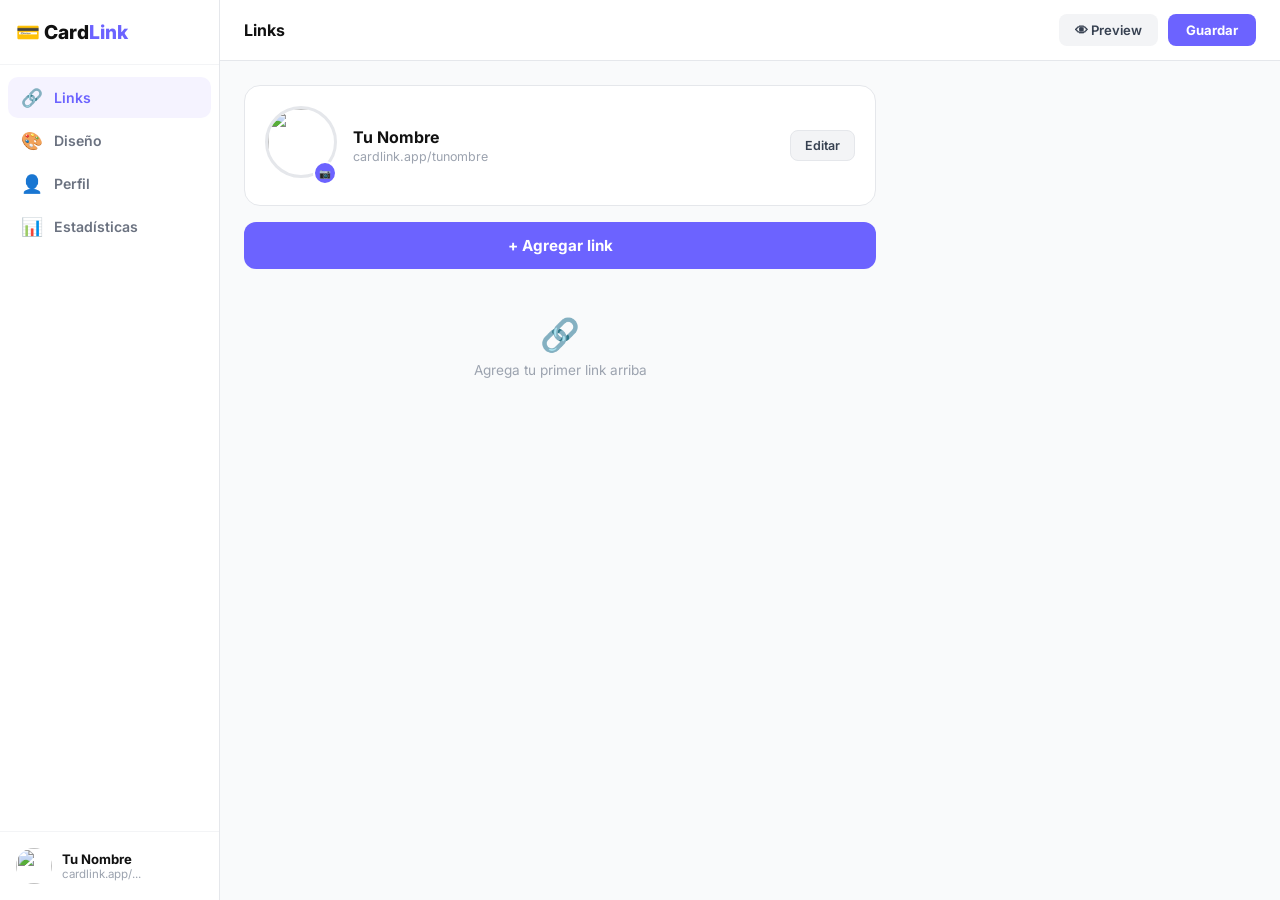
==== commit ec61394d: "modificando" ====
--- a/admin/index.html
+++ b/admin/index.html
@@ -3,900 +3,297 @@
 <head>
   <meta charset="UTF-8"/>
   <meta name="viewport" content="width=device-width, initial-scale=1.0"/>
-  <title>CardLink - Panel Admin</title>
+  <title>CardLink Admin</title>
   <link href="https://fonts.googleapis.com/css2?family=Inter:wght@400;500;600;700;800&display=swap" rel="stylesheet"/>
-  <style>
-    *, *::before, *::after { margin: 0; padding: 0; box-sizing: border-box; }
-
-    body {
-      font-family: 'Inter', sans-serif;
-      background: #f9fafb;
-      color: #111;
-      min-height: 100vh;
-    }
-
-    header {
-      background: #fff;
-      border-bottom: 1px solid #e5e7eb;
-      padding: 14px 20px;
-      display: flex;
-      justify-content: space-between;
-      align-items: center;
-      position: sticky;
-      top: 0;
-      z-index: 10;
-    }
-
-    .logo { font-size: 1.2rem; font-weight: 800; }
-    .logo span { color: #6c63ff; }
-
-    .save-btn {
-      background: #111;
-      color: #fff;
-      border: none;
-      padding: 10px 22px;
-      border-radius: 10px;
-      font-weight: 700;
-      font-size: 0.88rem;
-      cursor: pointer;
-      font-family: 'Inter', sans-serif;
-      transition: opacity 0.2s;
-    }
-
-    .save-btn:hover { opacity: 0.8; }
-    .save-btn:disabled { opacity: 0.5; cursor: not-allowed; }
-
-    .container {
-      max-width: 1000px;
-      margin: 0 auto;
-      padding: 30px 20px;
-      display: grid;
-      grid-template-columns: 1fr 300px;
-      gap: 24px;
-    }
-
-    @media (max-width: 768px) {
-      .container { grid-template-columns: 1fr; }
-      .preview-col { order: -1; }
-    }
-
-    .form-col { display: flex; flex-direction: column; gap: 20px; }
-
-    .card-section {
-      background: #fff;
-      border: 1.5px solid #e5e7eb;
-      border-radius: 16px;
-      padding: 22px;
-    }
-
-    .card-section h3 {
-      font-size: 0.9rem;
-      font-weight: 700;
-      color: #374151;
-      margin-bottom: 16px;
-      padding-bottom: 10px;
-      border-bottom: 1px solid #f3f4f6;
-    }
-
-    .field { margin-bottom: 14px; }
-    .field:last-child { margin-bottom: 0; }
-
-    label {
-      display: block;
-      font-size: 0.78rem;
-      font-weight: 600;
-      color: #6b7280;
-      margin-bottom: 6px;
-      text-transform: uppercase;
-      letter-spacing: 0.4px;
-    }
-
-    input[type="text"],
-    input[type="tel"],
-    input[type="url"],
-    input[type="email"],
-    textarea {
-      width: 100%;
-      padding: 10px 14px;
-      border: 1.5px solid #e5e7eb;
-      border-radius: 10px;
-      font-size: 0.9rem;
-      font-family: 'Inter', sans-serif;
-      color: #111;
-      background: #f9fafb;
-      outline: none;
-      transition: border-color 0.2s;
-    }
-
-    input:focus, textarea:focus {
-      border-color: #6c63ff;
-      background: #fff;
-    }
-
-    textarea { resize: vertical; min-height: 80px; }
-
-    /* THEMES */
-    .themes-grid {
-      display: grid;
-      grid-template-columns: repeat(3, 1fr);
-      gap: 10px;
-    }
-
-    .theme-card {
-      border: 2px solid #e5e7eb;
-      border-radius: 12px;
-      padding: 12px 8px;
-      text-align: center;
-      cursor: pointer;
-      transition: border-color 0.2s, transform 0.2s;
-    }
-
-    .theme-card:hover { transform: translateY(-2px); }
-    .theme-card.active { border-color: #6c63ff; }
-
-    .theme-preview {
-      height: 36px;
-      border-radius: 8px;
-      margin-bottom: 6px;
-    }
-
-    .theme-name {
-      font-size: 0.72rem;
-      font-weight: 600;
-      color: #374151;
-    }
-
-    /* BUTTON STYLES */
-    .btn-styles {
-      display: grid;
-      grid-template-columns: repeat(3, 1fr);
-      gap: 10px;
-    }
-
-    .btn-style-opt {
-      border: 2px solid #e5e7eb;
-      border-radius: 10px;
-      padding: 12px 8px;
-      text-align: center;
-      cursor: pointer;
-      transition: border-color 0.2s;
-    }
-
-    .btn-style-opt.active { border-color: #6c63ff; background: #f5f3ff; }
-
-    .btn-preview {
-      height: 28px;
-      background: #6c63ff;
-      margin-bottom: 6px;
-      display: flex;
-      align-items: center;
-      justify-content: center;
-      font-size: 0.65rem;
-      color: #fff;
-      font-weight: 700;
-    }
-
-    .btn-style-name {
-      font-size: 0.72rem;
-      font-weight: 600;
-      color: #374151;
-    }
-
-    /* BG TYPE */
-    .bg-options {
-      display: grid;
-      grid-template-columns: repeat(3, 1fr);
-      gap: 10px;
-      margin-bottom: 14px;
-    }
-
-    .bg-opt {
-      border: 2px solid #e5e7eb;
-      border-radius: 10px;
-      padding: 10px;
-      text-align: center;
-      cursor: pointer;
-      font-size: 0.78rem;
-      font-weight: 600;
-      color: #374151;
-      transition: border-color 0.2s;
-    }
-
-    .bg-opt.active { border-color: #6c63ff; background: #f5f3ff; color: #6c63ff; }
-
-    /* COLORS */
-    .color-row {
-      display: grid;
-      grid-template-columns: 1fr 1fr;
-      gap: 12px;
-    }
-
-    .color-field {
-      display: flex;
-      align-items: center;
-      gap: 10px;
-      padding: 8px 12px;
-      border: 1.5px solid #e5e7eb;
-      border-radius: 10px;
-      background: #f9fafb;
-      cursor: pointer;
-    }
-
-    input[type="color"] {
-      width: 32px;
-      height: 32px;
-      border: none;
-      border-radius: 8px;
-      cursor: pointer;
-      padding: 0;
-      background: none;
-    }
-
-    .color-label { font-size: 0.82rem; font-weight: 500; color: #374151; }
-
-    /* LINKS */
-    .links-list { display: flex; flex-direction: column; gap: 10px; }
-
-    .link-item { display: flex; gap: 8px; align-items: center; }
-    .link-item input { flex: 1; }
-
-    .remove-link {
-      width: 34px;
-      height: 34px;
-      min-width: 34px;
-      background: #fee2e2;
-      border: none;
-      border-radius: 8px;
-      color: #dc2626;
-      font-size: 1rem;
-      cursor: pointer;
-    }
-
-    .add-link-btn {
-      margin-top: 10px;
-      background: #f3f4f6;
-      border: 1.5px dashed #d1d5db;
-      border-radius: 10px;
-      padding: 10px;
-      width: 100%;
-      font-size: 0.85rem;
-      font-weight: 600;
-      color: #6b7280;
-      cursor: pointer;
-      font-family: 'Inter', sans-serif;
-    }
-
-    /* AVATAR */
-    .avatar-upload { display: flex; align-items: center; gap: 16px; flex-wrap: wrap; }
-
-    .avatar-preview {
-      width: 72px;
-      height: 72px;
-      border-radius: 50%;
-      object-fit: cover;
-      border: 3px solid #e5e7eb;
-    }
-
-    .upload-btn {
-      background: #f3f4f6;
-      border: 1.5px solid #e5e7eb;
-      border-radius: 10px;
-      padding: 10px 16px;
-      font-size: 0.85rem;
-      font-weight: 600;
-      cursor: pointer;
-      font-family: 'Inter', sans-serif;
-      color: #374151;
-    }
-
-    /* USERNAME */
-    .username-wrap {
-      display: flex;
-      align-items: center;
-      border: 1.5px solid #e5e7eb;
-      border-radius: 10px;
-      overflow: hidden;
-      background: #f9fafb;
-    }
-
-    .username-prefix {
-      padding: 10px 12px;
-      background: #f3f4f6;
-      font-size: 0.82rem;
-      color: #9ca3af;
-      font-weight: 500;
-      white-space: nowrap;
-      border-right: 1.5px solid #e5e7eb;
-    }
-
-    .username-wrap input {
-      border: none;
-      border-radius: 0;
-      background: transparent;
-      flex: 1;
-    }
-
-    /* TOAST */
-    .toast {
-      position: fixed;
-      bottom: 24px;
-      left: 50%;
-      transform: translateX(-50%) translateY(100px);
-      background: #111;
-      color: #fff;
-      padding: 12px 24px;
-      border-radius: 12px;
-      font-size: 0.88rem;
-      font-weight: 600;
-      transition: transform 0.3s;
-      z-index: 999;
-      white-space: nowrap;
-    }
-
-    .toast.show { transform: translateX(-50%) translateY(0); }
-    .toast.success { background: #16a34a; }
-    .toast.error { background: #dc2626; }
-
-    /* PREVIEW */
-    .preview-col { position: sticky; top: 80px; height: fit-content; }
-
-    .preview-label {
-      font-size: 0.75rem;
-      font-weight: 700;
-      color: #9ca3af;
-      text-transform: uppercase;
-      letter-spacing: 0.5px;
-      margin-bottom: 12px;
-      text-align: center;
-    }
-
-    .phone-frame {
-      width: 220px;
-      background: #111;
-      border-radius: 36px;
-      padding: 8px;
-      margin: 0 auto;
-      box-shadow: 0 20px 50px rgba(0,0,0,0.2);
-    }
-
-    .phone-screen {
-      border-radius: 30px;
-      overflow: hidden;
-      min-height: 400px;
-    }
-
-    .prev-cover { height: 70px; transition: background 0.3s; }
-
-    .prev-body { padding: 0 12px 16px; text-align: center; }
-
-    .prev-avatar {
-      width: 60px;
-      height: 60px;
-      border-radius: 50%;
-      border: 3px solid #fff;
-      margin-top: -30px;
-      margin-bottom: 8px;
-      object-fit: cover;
-      box-shadow: 0 4px 10px rgba(0,0,0,0.1);
-    }
-
-    .prev-name { font-size: 0.88rem; font-weight: 800; color: #111; margin-bottom: 2px; }
-    .prev-role { font-size: 0.68rem; font-weight: 600; margin-bottom: 6px; }
-    .prev-bio { font-size: 0.62rem; color: #9ca3af; line-height: 1.4; margin-bottom: 10px; }
-
-    .prev-links { display: flex; flex-direction: column; gap: 6px; }
-
-    .prev-link {
-      padding: 8px;
-      font-size: 0.68rem;
-      font-weight: 700;
-      color: #fff;
-      text-align: center;
-      transition: all 0.3s;
-    }
-
-    .prev-link.wa { background: #25d366; }
-    .prev-link.ig { background: linear-gradient(135deg, #f09433, #dc2743); }
-    .prev-link.em { background: #374151; }
-
-    .prev-url {
-      margin-top: 10px;
-      font-size: 0.58rem;
-      color: #9ca3af;
-      font-weight: 600;
-    }
-
-    .url-box {
-      margin-top: 14px;
-      background: #f3f4f6;
-      border-radius: 12px;
-      padding: 12px;
-      font-size: 0.75rem;
-      color: #6b7280;
-      word-break: break-all;
-      text-align: center;
-    }
-
-    .url-box strong { display: block; color: #111; font-size: 0.8rem; margin-bottom: 4px; }
-  </style>
+  <link rel="stylesheet" href="admin.css"/>
 </head>
 <body>
 
-<header>
-  <div class="logo">💳 Card<span>Link</span> <span style="font-size:0.75rem; color:#9ca3af; font-weight:500">Admin</span></div>
-  <button class="save-btn" id="saveBtn">Guardar tarjeta</button>
-</header>
-
-<div class="container">
-  <div class="form-col">
-
-    <!-- USERNAME -->
-    <div class="card-section">
-      <h3>🔗 Tu link único</h3>
-      <div class="field">
-        <label>Username</label>
-        <div class="username-wrap">
-          <span class="username-prefix">cardlink.app/</span>
-          <input type="text" id="username" placeholder="tunombre" maxlength="30"/>
-        </div>
-      </div>
-    </div>
-
-    <!-- PERFIL -->
-    <div class="card-section">
-      <h3>👤 Información personal</h3>
-      <div class="field">
-        <label>Foto de perfil</label>
-        <div class="avatar-upload">
-          <img id="avatarPreview" src="https://ui-avatars.com/api/?name=Tu+Nombre&background=6c63ff&color=fff&size=120" class="avatar-preview"/>
-          <div>
-            <button class="upload-btn" onclick="document.getElementById('avatarFile').click()">📷 Subir foto</button>
-            <input type="file" id="avatarFile" accept="image/*" style="display:none"/>
-            <p style="font-size:0.72rem; color:#9ca3af; margin-top:6px;">JPG, PNG · Max 2MB</p>
-          </div>
-        </div>
-      </div>
-      <div class="field">
-        <label>Nombre completo *</label>
-        <input type="text" id="name" placeholder="Ej: Ana García"/>
-      </div>
-      <div class="field">
-        <label>Cargo o profesión</label>
-        <input type="text" id="role" placeholder="Ej: Diseñadora UX · Freelance"/>
-      </div>
-      <div class="field">
-        <label>Biografía</label>
-        <textarea id="bio" placeholder="Cuéntale a tus visitantes quién eres..."></textarea>
-      </div>
-    </div>
-
-    <!-- CONTACTO -->
-    <div class="card-section">
-      <h3>📱 Redes y contacto</h3>
-      <div class="field">
-        <label>WhatsApp</label>
-        <input type="tel" id="whatsapp" placeholder="591 70000000"/>
-      </div>
-      <div class="field">
-        <label>Sitio web</label>
-        <input type="url" id="website" placeholder="https://miweb.com"/>
-      </div>
-      <div class="field">
-        <label>Instagram</label>
-        <input type="text" id="instagram" placeholder="@usuario"/>
-      </div>
-      <div class="field">
-        <label>Twitter / X</label>
-        <input type="text" id="twitter" placeholder="@usuario"/>
-      </div>
-      <div class="field">
-        <label>LinkedIn</label>
-        <input type="url" id="linkedin" placeholder="https://linkedin.com/in/usuario"/>
-      </div>
-      <div class="field">
-        <label>Email</label>
-        <input type="email" id="email" placeholder="correo@ejemplo.com"/>
-      </div>
-    </div>
-
-    <!-- LINKS PERSONALIZADOS -->
-    <div class="card-section">
-      <h3>🔗 Links personalizados</h3>
-      <div class="links-list" id="linksList"></div>
-      <button class="add-link-btn" id="addLinkBtn">+ Agregar link</button>
-    </div>
-
-    <!-- TEMAS -->
-    <div class="card-section">
-      <h3>🎨 Tema</h3>
-      <div class="themes-grid" id="themesGrid">
-        <div class="theme-card active" data-theme="default" onclick="selectTheme(this)">
-          <div class="theme-preview" style="background: linear-gradient(135deg, #6c63ff, #a855f7)"></div>
-          <div class="theme-name">Púrpura</div>
-        </div>
-        <div class="theme-card" data-theme="ocean" onclick="selectTheme(this)">
-          <div class="theme-preview" style="background: linear-gradient(135deg, #0ea5e9, #06b6d4)"></div>
-          <div class="theme-name">Océano</div>
-        </div>
-        <div class="theme-card" data-theme="sunset" onclick="selectTheme(this)">
-          <div class="theme-preview" style="background: linear-gradient(135deg, #f97316, #ef4444)"></div>
-          <div class="theme-name">Sunset</div>
-        </div>
-        <div class="theme-card" data-theme="forest" onclick="selectTheme(this)">
-          <div class="theme-preview" style="background: linear-gradient(135deg, #22c55e, #16a34a)"></div>
-          <div class="theme-name">Bosque</div>
-        </div>
-        <div class="theme-card" data-theme="night" onclick="selectTheme(this)">
-          <div class="theme-preview" style="background: linear-gradient(135deg, #1e1b4b, #312e81)"></div>
-          <div class="theme-name">Noche</div>
-        </div>
-        <div class="theme-card" data-theme="rose" onclick="selectTheme(this)">
-          <div class="theme-preview" style="background: linear-gradient(135deg, #f43f5e, #ec4899)"></div>
-          <div class="theme-name">Rosa</div>
-        </div>
-        <div class="theme-card" data-theme="gold" onclick="selectTheme(this)">
-          <div class="theme-preview" style="background: linear-gradient(135deg, #f59e0b, #d97706)"></div>
-          <div class="theme-name">Dorado</div>
-        </div>
-        <div class="theme-card" data-theme="dark" onclick="selectTheme(this)">
-          <div class="theme-preview" style="background: linear-gradient(135deg, #111, #374151)"></div>
-          <div class="theme-name">Oscuro</div>
-        </div>
-        <div class="theme-card" data-theme="custom" onclick="selectTheme(this)">
-          <div class="theme-preview" style="background: conic-gradient(red, yellow, green, blue, red)"></div>
-          <div class="theme-name">Custom</div>
-        </div>
-      </div>
-
-      <!-- Custom colors -->
-      <div id="customColors" style="display:none; margin-top:14px;">
-        <div class="color-row">
-          <div class="color-field">
-            <input type="color" id="primaryColor" value="#6c63ff"/>
-            <span class="color-label">Color 1</span>
-          </div>
-          <div class="color-field">
-            <input type="color" id="secondaryColor" value="#a855f7"/>
-            <span class="color-label">Color 2</span>
-          </div>
-        </div>
-      </div>
-    </div>
-
-    <!-- ESTILO DE BOTONES -->
-    <div class="card-section">
-      <h3>🔘 Estilo de botones</h3>
-      <div class="btn-styles">
-        <div class="btn-style-opt active" data-style="rounded" onclick="selectBtnStyle(this)">
-          <div class="btn-preview" style="border-radius: 50px">Link</div>
-          <div class="btn-style-name">Pill</div>
-        </div>
-        <div class="btn-style-opt" data-style="soft" onclick="selectBtnStyle(this)">
-          <div class="btn-preview" style="border-radius: 10px">Link</div>
-          <div class="btn-style-name">Suave</div>
-        </div>
-        <div class="btn-style-opt" data-style="square" onclick="selectBtnStyle(this)">
-          <div class="btn-preview" style="border-radius: 0">Link</div>
-          <div class="btn-style-name">Cuadrado</div>
-        </div>
-        <div class="btn-style-opt" data-style="outline" onclick="selectBtnStyle(this)">
-          <div class="btn-preview" style="border-radius: 50px; background: transparent; border: 2px solid #6c63ff; color: #6c63ff">Link</div>
-          <div class="btn-style-name">Outline</div>
-        </div>
-        <div class="btn-style-opt" data-style="shadow" onclick="selectBtnStyle(this)">
-          <div class="btn-preview" style="border-radius: 10px; box-shadow: 0 4px 10px rgba(108,99,255,0.4)">Link</div>
-          <div class="btn-style-name">Sombra</div>
-        </div>
-        <div class="btn-style-opt" data-style="glass" onclick="selectBtnStyle(this)">
-          <div class="btn-preview" style="border-radius: 10px; background: rgba(108,99,255,0.2); backdrop-filter: blur(10px)">Link</div>
-          <div class="btn-style-name">Glass</div>
-        </div>
-      </div>
-    </div>
-
-    <!-- FONDO -->
-    <div class="card-section">
-      <h3>🖼️ Fondo de la página</h3>
-      <div class="bg-options">
-        <div class="bg-opt active" data-bg="white" onclick="selectBg(this)">⬜ Blanco</div>
-        <div class="bg-opt" data-bg="light" onclick="selectBg(this)">🌫️ Gris claro</div>
-        <div class="bg-opt" data-bg="dark" onclick="selectBg(this)">⬛ Oscuro</div>
-        <div class="bg-opt" data-bg="gradient" onclick="selectBg(this)">🌈 Gradiente</div>
-        <div class="bg-opt" data-bg="color" onclick="selectBg(this)">🎨 Color</div>
-        <div class="bg-opt" data-bg="mesh" onclick="selectBg(this)">✨ Mesh</div>
-      </div>
-      <div id="bgColorPicker" style="display:none;">
-        <div class="color-field">
-          <input type="color" id="bgColor" value="#f9fafb"/>
-          <span class="color-label">Color de fondo</span>
-        </div>
-      </div>
-    </div>
-
-  </div>
-
-  <!-- PREVIEW -->
-  <div class="preview-col">
-    <div class="preview-label">Vista previa</div>
-    <div class="phone-frame">
-      <div class="phone-screen" id="phoneScreen">
-        <div class="prev-cover" id="prevCover"></div>
-        <div class="prev-body" id="prevBody">
-          <img id="prevAvatar" src="https://ui-avatars.com/api/?name=Tu+Nombre&background=6c63ff&color=fff&size=120" class="prev-avatar"/>
-          <div class="prev-name" id="prevName">Tu Nombre</div>
-          <div class="prev-role" id="prevRole" style="color:#6c63ff">Tu cargo</div>
-          <div class="prev-bio" id="prevBio">Tu biografía...</div>
-          <div class="prev-links">
-            <div class="prev-link wa" id="prevWa" style="display:none; border-radius:50px">💬 WhatsApp</div>
-            <div class="prev-link ig" id="prevIg" style="display:none; border-radius:50px">📸 Instagram</div>
-            <div class="prev-link em" id="prevEm" style="display:none; border-radius:50px">📧 Email</div>
-          </div>
-          <div class="prev-url" id="prevUrl">cardlink.app/tunombre</div>
-        </div>
-      </div>
-    </div>
-    <div class="url-box" id="urlBox" style="display:none">
-      <strong>🎉 Tu link público</strong>
-      <span id="publicUrl"></span>
+<div class="sidebar-overlay" id="sidebarOverlay" onclick="closeSidebar()"></div>
+
+<div class="sidebar" id="sidebar">
+  <div class="sidebar-logo">💳 Card<span>Link</span></div>
+  <nav class="sidebar-nav">
+    <button class="nav-item active" onclick="showSection('links', this)">
+      <span class="nav-icon">🔗</span> Links
+    </button>
+    <button class="nav-item" onclick="showSection('design', this)">
+      <span class="nav-icon">🎨</span> Diseño
+    </button>
+    <button class="nav-item" onclick="showSection('profile', this)">
+      <span class="nav-icon">👤</span> Perfil
+    </button>
+    <button class="nav-item" onclick="showSection('stats', this)">
+      <span class="nav-icon">📊</span> Estadísticas
+    </button>
+  </nav>
+  <div class="sidebar-footer">
+    <div class="profile-mini">
+      <img id="sidebarAvatar" src="https://ui-avatars.com/api/?name=Tu+Nombre&background=6c63ff&color=fff&size=72"/>
+      <div class="profile-mini-info">
+        <div class="profile-mini-name" id="sidebarName">Tu Nombre</div>
+        <div class="profile-mini-url" id="sidebarUrl">cardlink.app/...</div>
+      </div>
     </div>
   </div>
 </div>
 
+<div class="main">
+  <div class="topbar">
+    <div style="display:flex;align-items:center;gap:12px;">
+      <button class="menu-btn" onclick="toggleSidebar()">☰</button>
+      <span class="topbar-title" id="topbarTitle">Links</span>
+    </div>
+    <div class="topbar-actions">
+      <button class="btn-outline" onclick="previewCard()">👁 Preview</button>
+      <button class="btn-save" id="saveBtn" onclick="saveCard()">Guardar</button>
+    </div>
+  </div>
+
+  <div class="content">
+
+    <!-- LINKS -->
+    <div class="section active" id="section-links">
+      <div class="profile-header">
+        <div class="ph-avatar-wrap">
+          <img id="phAvatar" src="https://ui-avatars.com/api/?name=Tu+Nombre&background=6c63ff&color=fff&size=72" class="ph-avatar"/>
+          <div class="ph-avatar-btn" onclick="document.getElementById('avatarFile').click()">📷</div>
+          <input type="file" id="avatarFile" accept="image/*" style="display:none"/>
+        </div>
+        <div class="ph-info">
+          <div class="ph-name" id="phName">Tu Nombre</div>
+          <div class="ph-url" id="phUrl">cardlink.app/tunombre</div>
+        </div>
+        <button class="ph-edit-btn" onclick="showSection('profile', document.querySelectorAll('.nav-item')[2])">Editar</button>
+      </div>
+
+      <button class="add-link-main" onclick="openAddLink()">+ Agregar link</button>
+      <div id="linksList"></div>
+    </div>
+
+    <!-- DESIGN -->
+    <div class="section" id="section-design">
+      <p class="section-title">Diseño</p>
+
+      <div class="design-section">
+        <div class="design-row" onclick="togglePanel('themePanel')">
+          <div class="design-row-icon" style="background:#f5f3ff">🎨</div>
+          <div class="design-row-info">
+            <div class="design-row-title">Tema</div>
+            <div class="design-row-sub" id="themeLabel">Púrpura</div>
+          </div>
+          <span class="design-row-arrow">›</span>
+        </div>
+        <div id="themePanel" style="display:none">
+          <div class="themes-grid">
+            <div class="theme-opt active" data-theme="default" data-name="Púrpura" onclick="selectTheme(this)">
+              <div class="theme-preview" style="background:linear-gradient(135deg,#6c63ff,#a855f7)"></div>
+              <div class="theme-name">Púrpura</div>
+            </div>
+            <div class="theme-opt" data-theme="ocean" data-name="Océano" onclick="selectTheme(this)">
+              <div class="theme-preview" style="background:linear-gradient(135deg,#0ea5e9,#06b6d4)"></div>
+              <div class="theme-name">Océano</div>
+            </div>
+            <div class="theme-opt" data-theme="sunset" data-name="Sunset" onclick="selectTheme(this)">
+              <div class="theme-preview" style="background:linear-gradient(135deg,#f97316,#ef4444)"></div>
+              <div class="theme-name">Sunset</div>
+            </div>
+            <div class="theme-opt" data-theme="forest" data-name="Bosque" onclick="selectTheme(this)">
+              <div class="theme-preview" style="background:linear-gradient(135deg,#22c55e,#16a34a)"></div>
+              <div class="theme-name">Bosque</div>
+            </div>
+            <div class="theme-opt" data-theme="night" data-name="Noche" onclick="selectTheme(this)">
+              <div class="theme-preview" style="background:linear-gradient(135deg,#1e1b4b,#312e81)"></div>
+              <div class="theme-name">Noche</div>
+            </div>
+            <div class="theme-opt" data-theme="rose" data-name="Rosa" onclick="selectTheme(this)">
+              <div class="theme-preview" style="background:linear-gradient(135deg,#f43f5e,#ec4899)"></div>
+              <div class="theme-name">Rosa</div>
+            </div>
+            <div class="theme-opt" data-theme="gold" data-name="Dorado" onclick="selectTheme(this)">
+              <div class="theme-preview" style="background:linear-gradient(135deg,#f59e0b,#d97706)"></div>
+              <div class="theme-name">Dorado</div>
+            </div>
+            <div class="theme-opt" data-theme="dark" data-name="Oscuro" onclick="selectTheme(this)">
+              <div class="theme-preview" style="background:linear-gradient(135deg,#111,#374151)"></div>
+              <div class="theme-name">Oscuro</div>
+            </div>
+            <div class="theme-opt" data-theme="custom" data-name="Custom" onclick="selectTheme(this)">
+              <div class="theme-preview" style="background:conic-gradient(red,yellow,green,blue,red)"></div>
+              <div class="theme-name">Custom</div>
+            </div>
+          </div>
+          <div id="customColorsPanel" style="display:none">
+            <div class="color-row">
+              <div class="color-field">
+                <input type="color" id="primaryColor" value="#6c63ff"/>
+                <span class="color-label">Color 1</span>
+              </div>
+              <div class="color-field">
+                <input type="color" id="secondaryColor" value="#a855f7"/>
+                <span class="color-label">Color 2</span>
+              </div>
+            </div>
+          </div>
+        </div>
+      </div>
+
+      <div class="design-section">
+        <div class="design-row" onclick="togglePanel('btnPanel')">
+          <div class="design-row-icon" style="background:#fef9c3">🔘</div>
+          <div class="design-row-info">
+            <div class="design-row-title">Botones</div>
+            <div class="design-row-sub" id="btnLabel">Pill</div>
+          </div>
+          <span class="design-row-arrow">›</span>
+        </div>
+        <div id="btnPanel" style="display:none">
+          <div class="btn-styles-grid">
+            <div class="btn-style-opt active" data-style="rounded" data-name="Pill" onclick="selectBtnStyle(this)">
+              <div class="btn-style-preview" style="border-radius:50px">Link</div>
+              <div class="btn-style-name">Pill</div>
+            </div>
+            <div class="btn-style-opt" data-style="soft" data-name="Suave" onclick="selectBtnStyle(this)">
+              <div class="btn-style-preview" style="border-radius:10px">Link</div>
+              <div class="btn-style-name">Suave</div>
+            </div>
+            <div class="btn-style-opt" data-style="square" data-name="Cuadrado" onclick="selectBtnStyle(this)">
+              <div class="btn-style-preview" style="border-radius:0">Link</div>
+              <div class="btn-style-name">Cuadrado</div>
+            </div>
+            <div class="btn-style-opt" data-style="outline" data-name="Outline" onclick="selectBtnStyle(this)">
+              <div class="btn-style-preview" style="border-radius:50px;background:transparent;border:2px solid #6c63ff;color:#6c63ff">Link</div>
+              <div class="btn-style-name">Outline</div>
+            </div>
+            <div class="btn-style-opt" data-style="shadow" data-name="Sombra" onclick="selectBtnStyle(this)">
+              <div class="btn-style-preview" style="border-radius:10px;box-shadow:0 4px 10px rgba(108,99,255,0.4)">Link</div>
+              <div class="btn-style-name">Sombra</div>
+            </div>
+            <div class="btn-style-opt" data-style="glass" data-name="Glass" onclick="selectBtnStyle(this)">
+              <div class="btn-style-preview" style="border-radius:10px;background:rgba(108,99,255,0.3)">Link</div>
+              <div class="btn-style-name">Glass</div>
+            </div>
+          </div>
+        </div>
+      </div>
+
+      <div class="design-section">
+        <div class="design-row" onclick="togglePanel('bgPanel')">
+          <div class="design-row-icon" style="background:#dcfce7">🖼️</div>
+          <div class="design-row-info">
+            <div class="design-row-title">Fondo</div>
+            <div class="design-row-sub" id="bgLabel">Blanco</div>
+          </div>
+          <span class="design-row-arrow">›</span>
+        </div>
+        <div id="bgPanel" style="display:none">
+          <div class="bg-grid">
+            <div class="bg-opt active" data-bg="white" data-name="Blanco" onclick="selectBg(this)">⬜ Blanco</div>
+            <div class="bg-opt" data-bg="light" data-name="Gris" onclick="selectBg(this)">🌫️ Gris</div>
+            <div class="bg-opt" data-bg="dark" data-name="Oscuro" onclick="selectBg(this)">⬛ Oscuro</div>
+            <div class="bg-opt" data-bg="gradient" data-name="Gradiente" onclick="selectBg(this)">🌈 Gradiente</div>
+            <div class="bg-opt" data-bg="mesh" data-name="Mesh" onclick="selectBg(this)">✨ Mesh</div>
+            <div class="bg-opt" data-bg="color" data-name="Color" onclick="selectBg(this)">🎨 Color</div>
+          </div>
+          <div id="bgColorWrap" style="display:none;padding:0 16px 16px;">
+            <div class="color-field">
+              <input type="color" id="bgColor" value="#f9fafb"/>
+              <span class="color-label">Color de fondo</span>
+            </div>
+          </div>
+        </div>
+      </div>
+    </div>
+
+    <!-- PROFILE -->
+    <div class="section" id="section-profile">
+      <p class="section-title">Perfil</p>
+      <div class="form-card">
+        <div class="field">
+          <label>Username</label>
+          <div class="username-wrap">
+            <span class="username-prefix">cardlink.app/</span>
+            <input type="text" id="username" placeholder="tunombre" maxlength="30" oninput="updateUsername()"/>
+          </div>
+        </div>
+        <div class="field">
+          <label>Nombre completo</label>
+          <input type="text" id="name" placeholder="Tu nombre" oninput="updateName()"/>
+        </div>
+        <div class="field">
+          <label>Cargo o profesión</label>
+          <input type="text" id="role" placeholder="Ej: Diseñador · Freelance"/>
+        </div>
+        <div class="field">
+          <label>Biografía</label>
+          <textarea id="bio" placeholder="Cuéntale a tus visitantes quién eres..."></textarea>
+        </div>
+        <div class="field">
+          <label>WhatsApp</label>
+          <input type="tel" id="whatsapp" placeholder="591 70000000"/>
+        </div>
+        <div class="field">
+          <label>Email</label>
+          <input type="email" id="email" placeholder="correo@ejemplo.com"/>
+        </div>
+        <div class="field">
+          <label>Instagram</label>
+          <input type="text" id="instagram" placeholder="@usuario"/>
+        </div>
+        <div class="field">
+          <label>Twitter / X</label>
+          <input type="text" id="twitter" placeholder="@usuario"/>
+        </div>
+        <div class="field">
+          <label>LinkedIn</label>
+          <input type="url" id="linkedin" placeholder="https://linkedin.com/in/usuario"/>
+        </div>
+        <div class="field">
+          <label>Sitio web</label>
+          <input type="url" id="website" placeholder="https://miweb.com"/>
+        </div>
+      </div>
+    </div>
+
+    <!-- STATS -->
+    <div class="section" id="section-stats">
+      <p class="section-title">Estadísticas</p>
+      <div class="stats-grid">
+        <div class="stat-card"><div class="stat-num">0</div><div class="stat-label">Visitas</div></div>
+        <div class="stat-card"><div class="stat-num">0</div><div class="stat-label">Clicks</div></div>
+        <div class="stat-card"><div class="stat-num" id="statLinks">0</div><div class="stat-label">Links</div></div>
+      </div>
+      <div class="empty-state">
+        <div style="font-size:2rem;margin-bottom:10px;">📊</div>
+        <div style="font-weight:600;font-size:0.9rem;">Estadísticas próximamente</div>
+        <div style="font-size:0.8rem;margin-top:4px;color:#9ca3af;">Podrás ver cuántas personas visitan tu tarjeta</div>
+      </div>
+    </div>
+
+  </div>
+</div>
+
+<!-- MODAL LINK -->
+<div class="modal-overlay" id="addLinkModal">
+  <div class="modal">
+    <div class="modal-title">➕ Agregar link</div>
+    <div class="modal-field">
+      <label>Título</label>
+      <input type="text" id="newLinkTitle" placeholder="Ej: Mi tienda, Portfolio..."/>
+    </div>
+    <div class="modal-field">
+      <label>URL</label>
+      <input type="url" id="newLinkUrl" placeholder="https://..."/>
+    </div>
+    <div class="modal-actions">
+      <button class="modal-cancel" onclick="closeAddLink()">Cancelar</button>
+      <button class="modal-save" onclick="confirmAddLink()">Agregar</button>
+    </div>
+  </div>
+</div>
+
 <div class="toast" id="toast"></div>
 
-<script>
-  const SUPABASE_URL = 'https://lycezxiivraellfvbcch.supabase.co';
-  const SUPABASE_KEY = 'eyJhbGciOiJIUzI1NiIsInR5cCI6IkpXVCJ9.eyJpc3MiOiJzdXBhYmFzZSIsInJlZiI6Imx5Y2V6eGlpdnJhZWxsZnZiY2NoIiwicm9sZSI6ImFub24iLCJpYXQiOjE3ODE2MTE0NjcsImV4cCI6MjA5NzE4NzQ2N30.VbdxGDA4zbV711HSP2jVCPogpU1kGAWyqF7lf0Evvc8';
-
-  const themes = {
-    default: { p: '#6c63ff', s: '#a855f7' },
-    ocean:   { p: '#0ea5e9', s: '#06b6d4' },
-    sunset:  { p: '#f97316', s: '#ef4444' },
-    forest:  { p: '#22c55e', s: '#16a34a' },
-    night:   { p: '#1e1b4b', s: '#312e81' },
-    rose:    { p: '#f43f5e', s: '#ec4899' },
-    gold:    { p: '#f59e0b', s: '#d97706' },
-    dark:    { p: '#111',    s: '#374151' },
-    custom:  null
-  };
-
-  const bgStyles = {
-    white:    { bg: '#ffffff', color: '#111' },
-    light:    { bg: '#f3f4f6', color: '#111' },
-    dark:     { bg: '#111827', color: '#fff' },
-    gradient: { bg: 'linear-gradient(135deg, #f5f3ff, #ede9fe)', color: '#111' },
-    mesh:     { bg: 'radial-gradient(at 40% 20%, #ddd6fe 0px, transparent 50%), radial-gradient(at 80% 0%, #e0f2fe 0px, transparent 50%), radial-gradient(at 0% 50%, #fce7f3 0px, transparent 50%), #f9fafb', color: '#111' },
-    color:    null
-  };
-
-  let currentTheme = 'default';
-  let currentBtnStyle = 'rounded';
-  let currentBg = 'white';
-  let customLinks = [];
-
-  // THEME
-  function selectTheme(el) {
-    document.querySelectorAll('.theme-card').forEach(c => c.classList.remove('active'));
-    el.classList.add('active');
-    currentTheme = el.dataset.theme;
-    document.getElementById('customColors').style.display = currentTheme === 'custom' ? 'block' : 'none';
-    updatePreviewColors();
-  }
-
-  function getThemeColors() {
-    if (currentTheme === 'custom') {
-      return {
-        p: document.getElementById('primaryColor').value,
-        s: document.getElementById('secondaryColor').value
-      };
-    }
-    return themes[currentTheme] || themes.default;
-  }
-
-  function updatePreviewColors() {
-    const { p, s } = getThemeColors();
-    document.getElementById('prevCover').style.background = `linear-gradient(135deg, ${p}, ${s})`;
-    document.getElementById('prevRole').style.color = p;
-    updateBtnPreviewColor(p);
-  }
-
-  // BUTTON STYLE
-  function selectBtnStyle(el) {
-    document.querySelectorAll('.btn-style-opt').forEach(b => b.classList.remove('active'));
-    el.classList.add('active');
-    currentBtnStyle = el.dataset.style;
-    updateBtnRadius();
-  }
-
-  function getBtnRadius() {
-    const radii = { rounded: '50px', soft: '10px', square: '0', outline: '50px', shadow: '10px', glass: '10px' };
-    return radii[currentBtnStyle] || '50px';
-  }
-
-  function updateBtnRadius() {
-    const r = getBtnRadius();
-    ['prevWa', 'prevIg', 'prevEm'].forEach(id => {
-      document.getElementById(id).style.borderRadius = r;
-    });
-  }
-
-  function updateBtnPreviewColor(color) {
-    if (currentBtnStyle === 'outline') return;
-    // keep social colors
-  }
-
-  // BG
-  function selectBg(el) {
-    document.querySelectorAll('.bg-opt').forEach(b => b.classList.remove('active'));
-    el.classList.add('active');
-    currentBg = el.dataset.bg;
-    document.getElementById('bgColorPicker').style.display = currentBg === 'color' ? 'block' : 'none';
-    updatePhoneBg();
-  }
-
-  function updatePhoneBg() {
-    const screen = document.getElementById('phoneScreen');
-    if (currentBg === 'color') {
-      screen.style.background = document.getElementById('bgColor').value;
-    } else if (bgStyles[currentBg]) {
-      screen.style.background = bgStyles[currentBg].bg;
-    }
-  }
-
-  document.getElementById('bgColor').addEventListener('input', updatePhoneBg);
-
-  // LIVE PREVIEW
-  document.getElementById('name').addEventListener('input', e => {
-    document.getElementById('prevName').textContent = e.target.value || 'Tu Nombre';
-  });
-
-  document.getElementById('role').addEventListener('input', e => {
-    document.getElementById('prevRole').textContent = e.target.value || 'Tu cargo';
-  });
-
-  document.getElementById('bio').addEventListener('input', e => {
-    document.getElementById('prevBio').textContent = e.target.value || 'Tu biografía...';
-  });
-
-  document.getElementById('whatsapp').addEventListener('input', e => {
-    document.getElementById('prevWa').style.display = e.target.value ? 'block' : 'none';
-  });
-
-  document.getElementById('instagram').addEventListener('input', e => {
-    document.getElementById('prevIg').style.display = e.target.value ? 'block' : 'none';
-  });
-
-  document.getElementById('email').addEventListener('input', e => {
-    document.getElementById('prevEm').style.display = e.target.value ? 'block' : 'none';
-  });
-
-  document.getElementById('username').addEventListener('input', e => {
-    document.getElementById('prevUrl').textContent = 'cardlink.app/' + (e.target.value || 'tunombre');
-  });
-
-  document.getElementById('primaryColor').addEventListener('input', updatePreviewColors);
-  document.getElementById('secondaryColor').addEventListener('input', updatePreviewColors);
-
-  // AVATAR
-  document.getElementById('avatarFile').addEventListener('change', e => {
-    const file = e.target.files[0];
-    if (!file) return;
-    const reader = new FileReader();
-    reader.onload = ev => {
-      document.getElementById('avatarPreview').src = ev.target.result;
-      document.getElementById('prevAvatar').src = ev.target.result;
-    };
-    reader.readAsDataURL(file);
-  });
-
-  // CUSTOM LINKS
-  document.getElementById('addLinkBtn').addEventListener('click', () => {
-    const id = Date.now();
-    customLinks.push({ id, label: '', url: '' });
-    renderLinks();
-  });
-
-  function renderLinks() {
-    const list = document.getElementById('linksList');
-    list.innerHTML = customLinks.map(link => `
-      <div class="link-item">
-        <input type="text" placeholder="Nombre" value="${link.label}"
-          oninput="updateLink(${link.id}, 'label', this.value)"/>
-        <input type="url" placeholder="https://..." value="${link.url}"
-          oninput="updateLink(${link.id}, 'url', this.value)"/>
-        <button class="remove-link" onclick="removeLink(${link.id})">✕</button>
-      </div>
-    `).join('');
-  }
-
-  function updateLink(id, field, value) {
-    const link = customLinks.find(l => l.id === id);
-    if (link) link[field] = value;
-  }
-
-  function removeLink(id) {
-    customLinks = customLinks.filter(l => l.id !== id);
-    renderLinks();
-  }
-
-  // TOAST
-  function showToast(msg, type = '') {
-    const t = document.getElementById('toast');
-    t.textContent = msg;
-    t.className = `toast ${type} show`;
-    setTimeout(() => t.className = 'toast', 3000);
-  }
-
-  // INIT
-  updatePreviewColors();
-  updatePhoneBg();
-
-  // SAVE
-  document.getElementById('saveBtn').addEventListener('click', async () => {
-    const username = document.getElementById('username').value.trim().toLowerCase();
-    const name = document.getElementById('name').value.trim();
-
-    if (!username) return showToast('⚠️ Escribe tu username', 'error');
-    if (!name) return showToast('⚠️ Escribe tu nombre', 'error');
-    if (!/^[a-z0-9_-]+$/.test(username)) return showToast('⚠️ Solo letras, números y guiones', 'error');
-
-    const btn = document.getElementById('saveBtn');
-    btn.disabled = true;
-    btn.textContent = 'Guardando...';
-
-    const colors = getThemeColors();
-
-    const data = {
-      username,
-      name,
-      role: document.getElementById('role').value.trim(),
-      bio: document.getElementById('bio').value.trim(),
-      whatsapp: document.getElementById('whatsapp').value.trim(),
-      website: document.getElementById('website').value.trim(),
-      instagram: document.getElementById('instagram').value.trim(),
-      twitter: document.getElementById('twitter').value.trim(),
-      linkedin: document.getElementById('linkedin').value.trim(),
-      email: document.getElementById('email').value.trim(),
-      custom_links: customLinks,
-      primary_color: colors.p,
-      secondary_color: colors.s,
-      avatar_url: document.getElementById('avatarPreview').src,
-      button_style: currentBtnStyle,
-      bg_type: currentBg,
-      bg_color: document.getElementById('bgColor').value,
-      theme: currentTheme
-    };
-
-    try {
-      const res = await fetch(`${SUPABASE_URL}/rest/v1/cards`, {
-        method: 'POST',
-        headers: {
-          'Content-Type': 'application/json',
-          'apikey': SUPABASE_KEY,
-          'Authorization': `Bearer ${SUPABASE_KEY}`,
-          'Prefer': 'resolution=merge-duplicates'
-        },
-        body: JSON.stringify(data)
-      });
-
-      if (!res.ok) {
-        const errData = await res.text();
-        throw new Error(errData);
-      }
-
-      const url = `${window.location.origin}/card/${username}`;
-      document.getElementById('urlBox').style.display = 'block';
-      document.getElementById('publicUrl').textContent = url;
-      showToast('✅ Tarjeta guardada!', 'success');
-
-    } catch (err) {
-      showToast('❌ Error: ' + err.message, 'error');
-    }
-
-    btn.disabled = false;
-    btn.textContent = 'Guardar tarjeta';
-  });
-</script>
-
+<script src="admin.js"></script>
 </body>
 </html>
--- a/admin/admin.css
+++ b/admin/admin.css
@@ -0,0 +1,665 @@
+*, *::before, *::after { margin: 0; padding: 0; box-sizing: border-box; }
+
+body {
+  font-family: 'Inter', sans-serif;
+  background: #f9fafb;
+  color: #111;
+  display: flex;
+  min-height: 100vh;
+}
+
+/* SIDEBAR */
+.sidebar {
+  width: 220px;
+  min-width: 220px;
+  background: #fff;
+  border-right: 1px solid #e5e7eb;
+  display: flex;
+  flex-direction: column;
+  position: fixed;
+  top: 0;
+  left: 0;
+  height: 100vh;
+  z-index: 100;
+  transition: transform 0.3s;
+}
+
+.sidebar-logo {
+  padding: 20px 16px;
+  font-size: 1.2rem;
+  font-weight: 800;
+  border-bottom: 1px solid #f3f4f6;
+}
+
+.sidebar-logo span { color: #6c63ff; }
+
+.sidebar-nav {
+  flex: 1;
+  padding: 12px 8px;
+  display: flex;
+  flex-direction: column;
+  gap: 2px;
+}
+
+.nav-item {
+  display: flex;
+  align-items: center;
+  gap: 10px;
+  padding: 10px 12px;
+  border-radius: 10px;
+  font-size: 0.88rem;
+  font-weight: 600;
+  color: #6b7280;
+  cursor: pointer;
+  transition: background 0.2s, color 0.2s;
+  border: none;
+  background: none;
+  width: 100%;
+  text-align: left;
+  font-family: 'Inter', sans-serif;
+}
+
+.nav-item:hover { background: #f3f4f6; color: #111; }
+.nav-item.active { background: #f5f3ff; color: #6c63ff; }
+.nav-icon { font-size: 1.1rem; width: 24px; text-align: center; }
+
+.sidebar-footer {
+  padding: 16px;
+  border-top: 1px solid #f3f4f6;
+}
+
+.profile-mini { display: flex; align-items: center; gap: 10px; }
+
+.profile-mini img {
+  width: 36px;
+  height: 36px;
+  border-radius: 50%;
+  object-fit: cover;
+}
+
+.profile-mini-info { flex: 1; min-width: 0; }
+.profile-mini-name { font-size: 0.82rem; font-weight: 700; color: #111; white-space: nowrap; overflow: hidden; text-overflow: ellipsis; }
+.profile-mini-url { font-size: 0.72rem; color: #9ca3af; }
+
+/* MAIN */
+.main {
+  margin-left: 220px;
+  flex: 1;
+  display: flex;
+  flex-direction: column;
+  min-height: 100vh;
+}
+
+/* TOPBAR */
+.topbar {
+  background: #fff;
+  border-bottom: 1px solid #e5e7eb;
+  padding: 14px 24px;
+  display: flex;
+  justify-content: space-between;
+  align-items: center;
+  position: sticky;
+  top: 0;
+  z-index: 50;
+}
+
+.topbar-title { font-size: 1rem; font-weight: 700; color: #111; }
+.topbar-actions { display: flex; gap: 10px; align-items: center; }
+
+.btn-outline {
+  background: #f3f4f6;
+  color: #374151;
+  border: none;
+  padding: 8px 16px;
+  border-radius: 8px;
+  font-weight: 600;
+  font-size: 0.82rem;
+  cursor: pointer;
+  font-family: 'Inter', sans-serif;
+}
+
+.btn-save {
+  background: #6c63ff;
+  color: #fff;
+  border: none;
+  padding: 8px 18px;
+  border-radius: 8px;
+  font-weight: 700;
+  font-size: 0.82rem;
+  cursor: pointer;
+  font-family: 'Inter', sans-serif;
+  transition: opacity 0.2s;
+}
+
+.btn-save:hover { opacity: 0.85; }
+.btn-save:disabled { opacity: 0.5; cursor: not-allowed; }
+
+.menu-btn {
+  display: none;
+  background: none;
+  border: none;
+  font-size: 1.3rem;
+  cursor: pointer;
+  padding: 4px;
+}
+
+/* CONTENT */
+.content {
+  padding: 24px;
+  flex: 1;
+  max-width: 680px;
+  width: 100%;
+}
+
+.section { display: none; }
+.section.active { display: block; }
+.section-title { font-size: 1.1rem; font-weight: 800; color: #111; margin-bottom: 20px; }
+
+/* PROFILE HEADER */
+.profile-header {
+  background: #fff;
+  border: 1.5px solid #e5e7eb;
+  border-radius: 16px;
+  padding: 20px;
+  margin-bottom: 16px;
+  display: flex;
+  align-items: center;
+  gap: 16px;
+}
+
+.ph-avatar-wrap { position: relative; flex-shrink: 0; }
+
+.ph-avatar {
+  width: 72px;
+  height: 72px;
+  border-radius: 50%;
+  object-fit: cover;
+  border: 3px solid #e5e7eb;
+}
+
+.ph-avatar-btn {
+  position: absolute;
+  bottom: 0;
+  right: 0;
+  width: 24px;
+  height: 24px;
+  background: #6c63ff;
+  border-radius: 50%;
+  border: 2px solid #fff;
+  display: flex;
+  align-items: center;
+  justify-content: center;
+  font-size: 0.6rem;
+  cursor: pointer;
+  color: #fff;
+}
+
+.ph-info { flex: 1; min-width: 0; }
+.ph-name { font-size: 1rem; font-weight: 700; }
+.ph-url { font-size: 0.78rem; color: #9ca3af; margin-top: 2px; }
+
+.ph-edit-btn {
+  background: #f3f4f6;
+  border: 1.5px solid #e5e7eb;
+  border-radius: 8px;
+  padding: 7px 14px;
+  font-size: 0.78rem;
+  font-weight: 600;
+  cursor: pointer;
+  color: #374151;
+  font-family: 'Inter', sans-serif;
+  white-space: nowrap;
+}
+
+/* ADD LINK */
+.add-link-main {
+  width: 100%;
+  background: #6c63ff;
+  color: #fff;
+  border: none;
+  border-radius: 12px;
+  padding: 14px;
+  font-size: 0.95rem;
+  font-weight: 700;
+  cursor: pointer;
+  font-family: 'Inter', sans-serif;
+  margin-bottom: 16px;
+  transition: opacity 0.2s;
+}
+
+.add-link-main:hover { opacity: 0.85; }
+
+/* LINK CARDS */
+.link-card {
+  background: #fff;
+  border: 1.5px solid #e5e7eb;
+  border-radius: 14px;
+  padding: 14px 16px;
+  margin-bottom: 10px;
+  display: flex;
+  align-items: center;
+  gap: 12px;
+}
+
+.link-drag { color: #d1d5db; font-size: 1rem; cursor: grab; }
+.link-card-body { flex: 1; min-width: 0; }
+.link-card-title { font-size: 0.9rem; font-weight: 700; color: #111; margin-bottom: 3px; }
+.link-card-url { font-size: 0.75rem; color: #9ca3af; white-space: nowrap; overflow: hidden; text-overflow: ellipsis; }
+.link-card-actions { display: flex; align-items: center; gap: 8px; }
+
+.toggle {
+  width: 40px;
+  height: 22px;
+  background: #e5e7eb;
+  border-radius: 50px;
+  position: relative;
+  cursor: pointer;
+  transition: background 0.2s;
+  border: none;
+  flex-shrink: 0;
+}
+
+.toggle.on { background: #6c63ff; }
+
+.toggle::after {
+  content: '';
+  position: absolute;
+  width: 16px;
+  height: 16px;
+  background: #fff;
+  border-radius: 50%;
+  top: 3px;
+  left: 3px;
+  transition: left 0.2s;
+  box-shadow: 0 1px 4px rgba(0,0,0,0.2);
+}
+
+.toggle.on::after { left: 21px; }
+
+.link-delete {
+  background: none;
+  border: none;
+  color: #d1d5db;
+  font-size: 1rem;
+  cursor: pointer;
+  padding: 4px;
+  transition: color 0.2s;
+}
+
+.link-delete:hover { color: #ef4444; }
+
+.empty-links {
+  text-align: center;
+  padding: 30px;
+  color: #9ca3af;
+  font-size: 0.85rem;
+}
+
+/* DESIGN */
+.design-section {
+  background: #fff;
+  border: 1.5px solid #e5e7eb;
+  border-radius: 14px;
+  margin-bottom: 12px;
+  overflow: hidden;
+}
+
+.design-row {
+  display: flex;
+  align-items: center;
+  padding: 16px;
+  cursor: pointer;
+  transition: background 0.2s;
+  gap: 14px;
+}
+
+.design-row:hover { background: #f9fafb; }
+
+.design-row-icon {
+  width: 40px;
+  height: 40px;
+  border-radius: 10px;
+  display: flex;
+  align-items: center;
+  justify-content: center;
+  font-size: 1.1rem;
+  flex-shrink: 0;
+}
+
+.design-row-info { flex: 1; }
+.design-row-title { font-size: 0.88rem; font-weight: 700; color: #111; }
+.design-row-sub { font-size: 0.75rem; color: #9ca3af; margin-top: 2px; }
+.design-row-arrow { color: #d1d5db; font-size: 0.9rem; }
+
+/* THEMES */
+.themes-grid {
+  display: grid;
+  grid-template-columns: repeat(3, 1fr);
+  gap: 10px;
+  padding: 16px;
+  border-top: 1px solid #f3f4f6;
+}
+
+.theme-opt {
+  border: 2px solid #e5e7eb;
+  border-radius: 12px;
+  overflow: hidden;
+  cursor: pointer;
+  transition: border-color 0.2s, transform 0.2s;
+}
+
+.theme-opt:hover { transform: translateY(-2px); }
+.theme-opt.active { border-color: #6c63ff; }
+.theme-preview { height: 40px; }
+.theme-name { font-size: 0.7rem; font-weight: 600; text-align: center; padding: 6px; color: #374151; }
+
+/* BTN STYLES */
+.btn-styles-grid {
+  display: grid;
+  grid-template-columns: repeat(3, 1fr);
+  gap: 10px;
+  padding: 16px;
+  border-top: 1px solid #f3f4f6;
+}
+
+.btn-style-opt {
+  border: 2px solid #e5e7eb;
+  border-radius: 10px;
+  padding: 12px 8px;
+  text-align: center;
+  cursor: pointer;
+  transition: border-color 0.2s;
+}
+
+.btn-style-opt.active { border-color: #6c63ff; background: #f5f3ff; }
+
+.btn-style-preview {
+  height: 26px;
+  background: #6c63ff;
+  margin-bottom: 6px;
+  display: flex;
+  align-items: center;
+  justify-content: center;
+  font-size: 0.6rem;
+  color: #fff;
+  font-weight: 700;
+}
+
+.btn-style-name { font-size: 0.7rem; font-weight: 600; color: #374151; }
+
+/* BG */
+.bg-grid {
+  display: grid;
+  grid-template-columns: repeat(3, 1fr);
+  gap: 10px;
+  padding: 16px;
+  border-top: 1px solid #f3f4f6;
+}
+
+.bg-opt {
+  border: 2px solid #e5e7eb;
+  border-radius: 10px;
+  padding: 10px 6px;
+  text-align: center;
+  cursor: pointer;
+  font-size: 0.75rem;
+  font-weight: 600;
+  color: #374151;
+  transition: border-color 0.2s;
+}
+
+.bg-opt.active { border-color: #6c63ff; background: #f5f3ff; color: #6c63ff; }
+
+/* COLORS */
+.color-row {
+  display: grid;
+  grid-template-columns: 1fr 1fr;
+  gap: 12px;
+  padding: 16px;
+  border-top: 1px solid #f3f4f6;
+}
+
+.color-field {
+  display: flex;
+  align-items: center;
+  gap: 10px;
+  padding: 10px 12px;
+  border: 1.5px solid #e5e7eb;
+  border-radius: 10px;
+  background: #f9fafb;
+  cursor: pointer;
+}
+
+input[type="color"] {
+  width: 28px;
+  height: 28px;
+  border: none;
+  border-radius: 6px;
+  cursor: pointer;
+  padding: 0;
+}
+
+.color-label { font-size: 0.78rem; font-weight: 500; color: #374151; }
+
+/* FORM CARD */
+.form-card {
+  background: #fff;
+  border: 1.5px solid #e5e7eb;
+  border-radius: 16px;
+  padding: 20px;
+}
+
+.field { margin-bottom: 16px; }
+.field:last-child { margin-bottom: 0; }
+
+label {
+  display: block;
+  font-size: 0.75rem;
+  font-weight: 600;
+  color: #6b7280;
+  margin-bottom: 6px;
+  text-transform: uppercase;
+  letter-spacing: 0.4px;
+}
+
+input[type="text"],
+input[type="tel"],
+input[type="url"],
+input[type="email"],
+textarea {
+  width: 100%;
+  padding: 10px 14px;
+  border: 1.5px solid #e5e7eb;
+  border-radius: 10px;
+  font-size: 0.9rem;
+  font-family: 'Inter', sans-serif;
+  color: #111;
+  background: #f9fafb;
+  outline: none;
+  transition: border-color 0.2s;
+}
+
+input:focus, textarea:focus {
+  border-color: #6c63ff;
+  background: #fff;
+}
+
+textarea { resize: vertical; min-height: 80px; }
+
+.username-wrap {
+  display: flex;
+  align-items: center;
+  border: 1.5px solid #e5e7eb;
+  border-radius: 10px;
+  overflow: hidden;
+  background: #f9fafb;
+}
+
+.username-prefix {
+  padding: 10px 12px;
+  background: #f3f4f6;
+  font-size: 0.82rem;
+  color: #9ca3af;
+  font-weight: 500;
+  white-space: nowrap;
+  border-right: 1.5px solid #e5e7eb;
+}
+
+.username-wrap input {
+  border: none;
+  border-radius: 0;
+  background: transparent;
+  flex: 1;
+}
+
+.username-wrap input:focus { border: none; box-shadow: none; }
+
+/* STATS */
+.stats-grid {
+  display: grid;
+  grid-template-columns: repeat(3, 1fr);
+  gap: 12px;
+  margin-bottom: 20px;
+}
+
+.stat-card {
+  background: #fff;
+  border: 1.5px solid #e5e7eb;
+  border-radius: 14px;
+  padding: 16px;
+  text-align: center;
+}
+
+.stat-num { font-size: 1.5rem; font-weight: 800; color: #111; }
+.stat-label { font-size: 0.72rem; color: #9ca3af; margin-top: 4px; }
+
+.empty-state {
+  background: #fff;
+  border: 1.5px solid #e5e7eb;
+  border-radius: 14px;
+  padding: 40px;
+  text-align: center;
+  color: #6b7280;
+}
+
+/* MODAL */
+.modal-overlay {
+  position: fixed;
+  inset: 0;
+  background: rgba(0,0,0,0.5);
+  z-index: 200;
+  display: flex;
+  align-items: flex-end;
+  justify-content: center;
+  opacity: 0;
+  pointer-events: none;
+  transition: opacity 0.3s;
+}
+
+.modal-overlay.show { opacity: 1; pointer-events: all; }
+
+.modal {
+  background: #fff;
+  border-radius: 24px 24px 0 0;
+  padding: 24px 20px;
+  width: 100%;
+  max-width: 500px;
+  transform: translateY(100%);
+  transition: transform 0.3s;
+}
+
+.modal-overlay.show .modal { transform: translateY(0); }
+
+.modal-title { font-size: 1rem; font-weight: 800; margin-bottom: 16px; }
+
+.modal-field { margin-bottom: 14px; }
+
+.modal-field label {
+  display: block;
+  font-size: 0.75rem;
+  font-weight: 600;
+  color: #6b7280;
+  margin-bottom: 6px;
+  text-transform: uppercase;
+}
+
+.modal-field input {
+  width: 100%;
+  padding: 11px 14px;
+  border: 1.5px solid #e5e7eb;
+  border-radius: 10px;
+  font-size: 0.9rem;
+  font-family: 'Inter', sans-serif;
+  outline: none;
+  color: #111;
+  background: #f9fafb;
+}
+
+.modal-field input:focus { border-color: #6c63ff; background: #fff; }
+
+.modal-actions { display: flex; gap: 10px; margin-top: 16px; }
+
+.modal-cancel {
+  flex: 1;
+  padding: 12px;
+  background: #f3f4f6;
+  border: none;
+  border-radius: 10px;
+  font-weight: 600;
+  font-size: 0.88rem;
+  cursor: pointer;
+  font-family: 'Inter', sans-serif;
+}
+
+.modal-save {
+  flex: 2;
+  padding: 12px;
+  background: #6c63ff;
+  color: #fff;
+  border: none;
+  border-radius: 10px;
+  font-weight: 700;
+  font-size: 0.88rem;
+  cursor: pointer;
+  font-family: 'Inter', sans-serif;
+}
+
+/* TOAST */
+.toast {
+  position: fixed;
+  bottom: 24px;
+  left: 50%;
+  transform: translateX(-50%) translateY(100px);
+  background: #111;
+  color: #fff;
+  padding: 12px 24px;
+  border-radius: 12px;
+  font-size: 0.88rem;
+  font-weight: 600;
+  transition: transform 0.3s;
+  z-index: 999;
+  white-space: nowrap;
+}
+
+.toast.show { transform: translateX(-50%) translateY(0); }
+.toast.success { background: #16a34a; }
+.toast.error { background: #dc2626; }
+
+/* SIDEBAR OVERLAY */
+.sidebar-overlay {
+  display: none;
+  position: fixed;
+  inset: 0;
+  background: rgba(0,0,0,0.4);
+  z-index: 99;
+}
+
+/* RESPONSIVE */
+@media (max-width: 700px) {
+  .sidebar { transform: translateX(-100%); }
+  .sidebar.open { transform: translateX(0); }
+  .sidebar-overlay.show { display: block; }
+  .main { margin-left: 0; }
+  .menu-btn { display: block; }
+  .content { padding: 16px; }
+}
